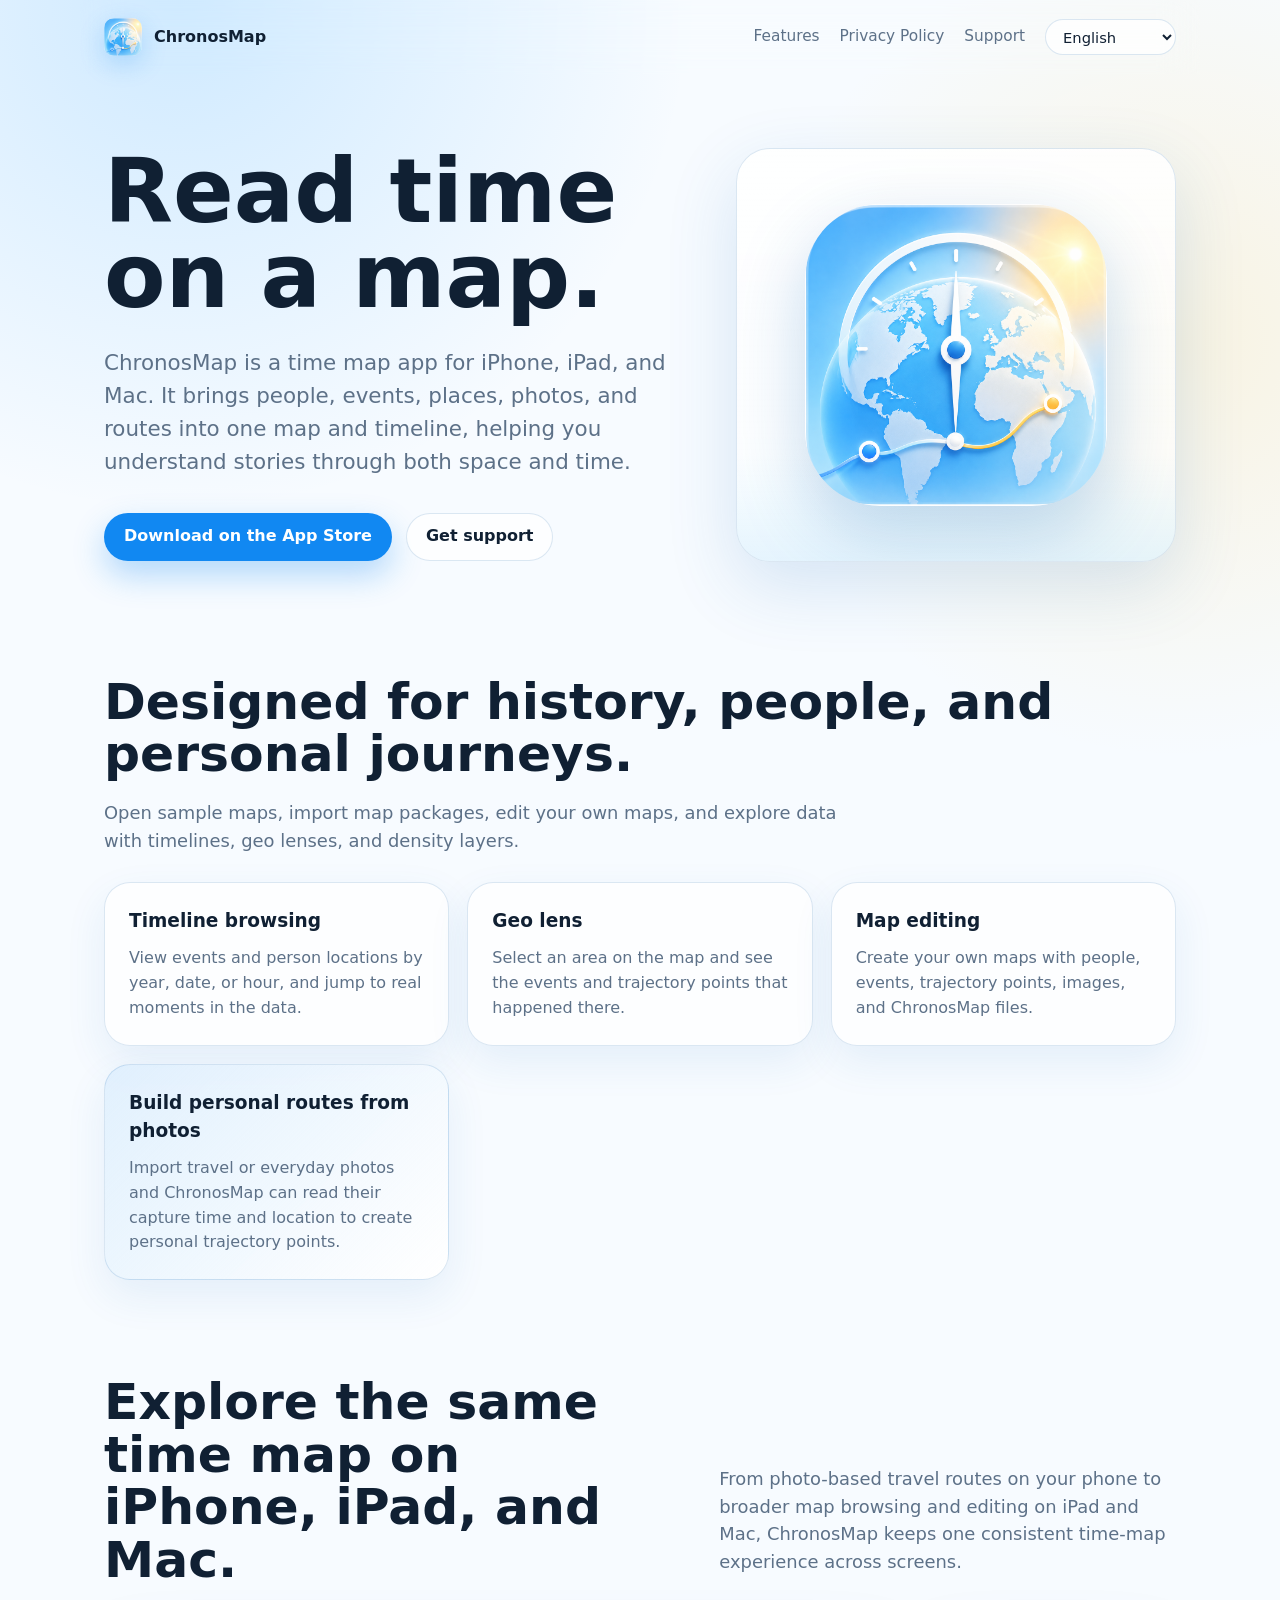
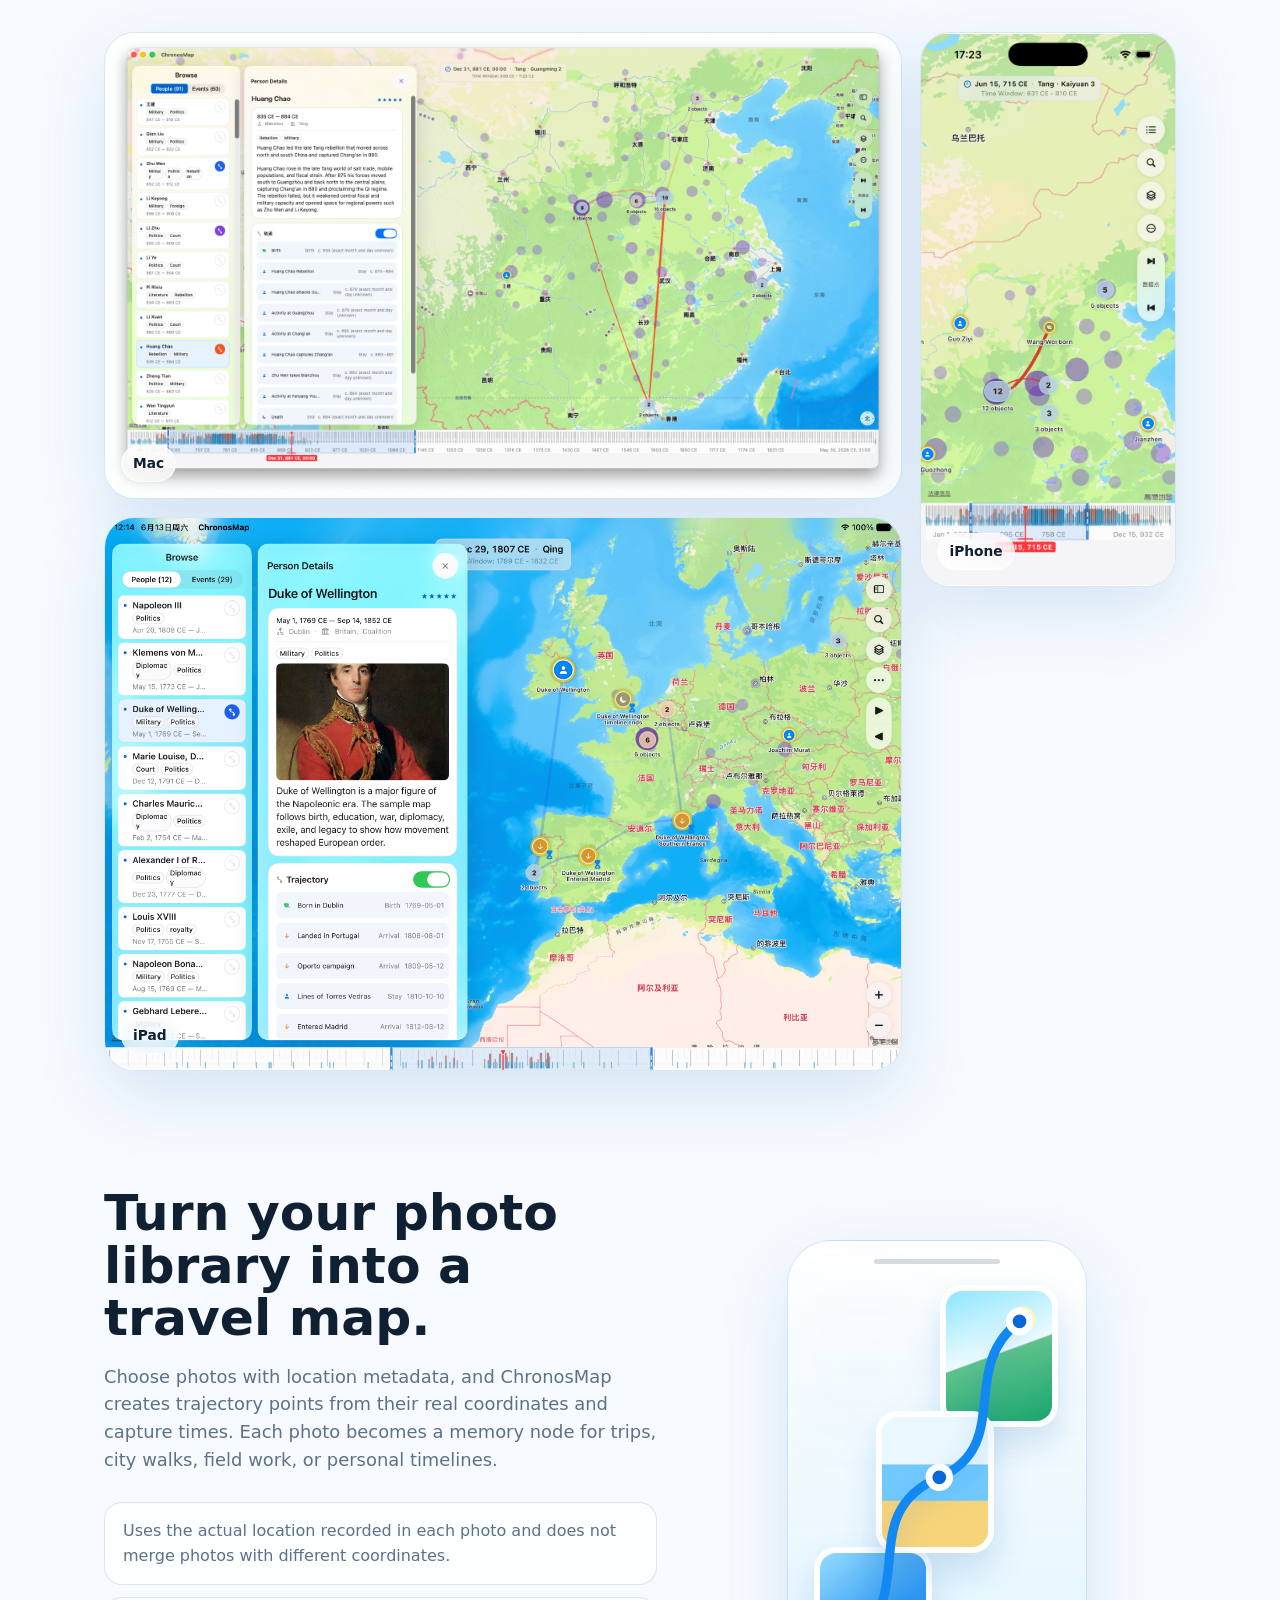
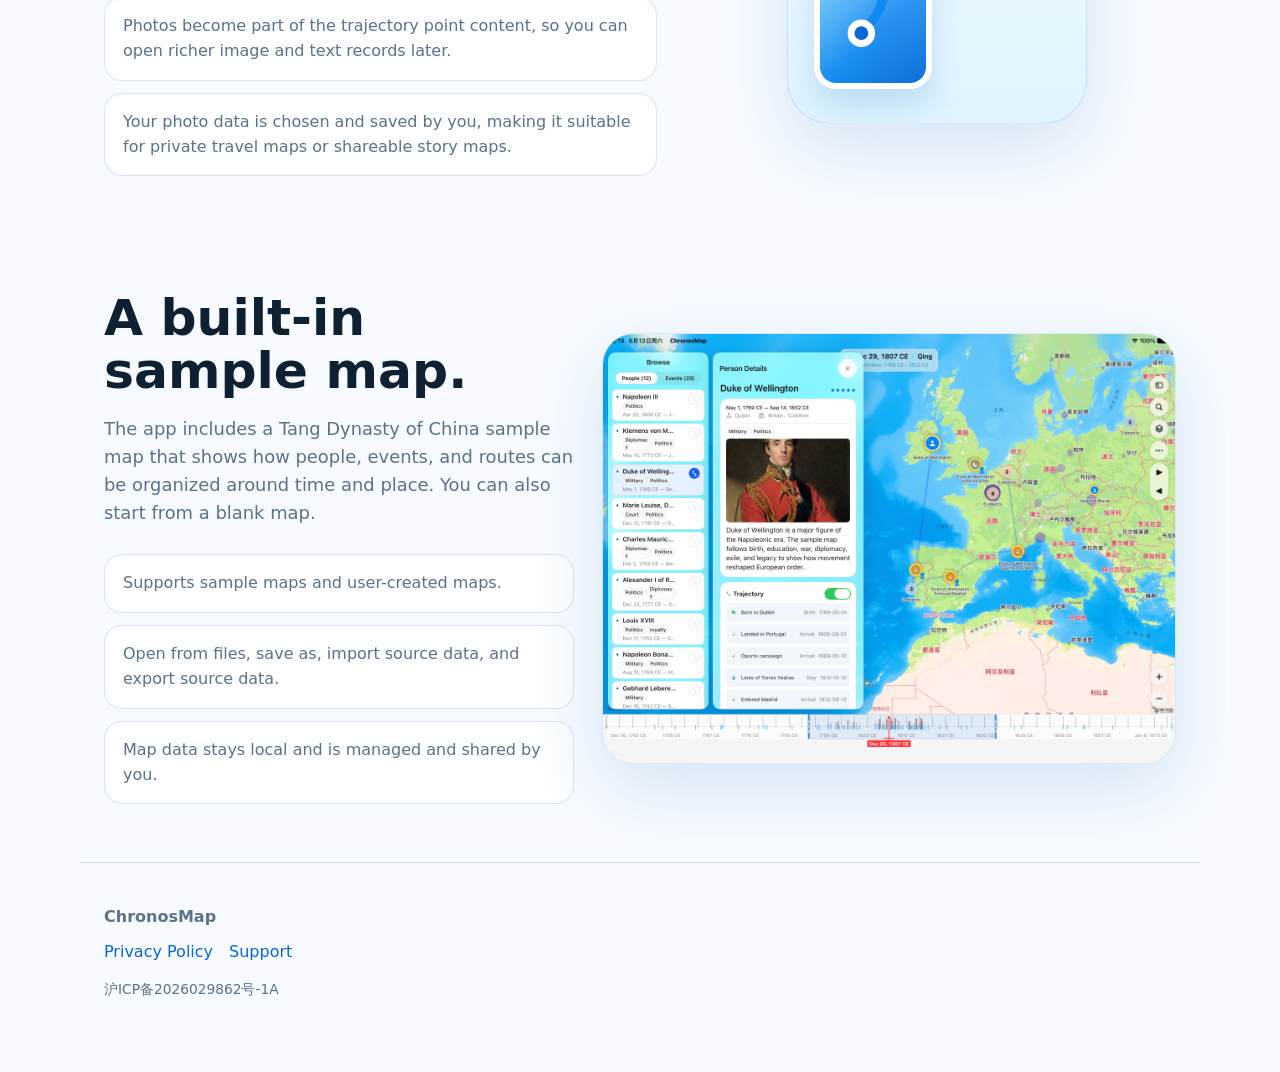
==== index.html @ d596d545 "Make App Store download the primary site action" ====
<!doctype html>
<html lang="zh-Hans">
<head>
  <meta charset="utf-8">
  <meta name="viewport" content="width=device-width, initial-scale=1">
  <title>ChronosMap - 时间与地点的地图</title>
  <meta name="description" content="ChronosMap helps you explore people, events, and movement over time on an interactive map." data-i18n-attr="content:meta.description">
  <link rel="stylesheet" href="site.css">
  <link rel="icon" href="assets/chronosmap-icon.png">
  <script src="site.js" defer></script>
</head>
<body data-page="home">
  <div class="page">
    <header class="nav">
      <a class="brand" href="index.html" aria-label="ChronosMap home">
        <img src="assets/chronosmap-icon.png" alt="">
        <span>ChronosMap</span>
      </a>
      <nav class="nav-links" aria-label="Primary navigation">
        <a href="#features" data-i18n="nav.features">功能</a>
        <a href="privacy.html" data-i18n="nav.privacy">隐私政策</a>
        <a href="support.html" data-i18n="nav.support">支持</a>
        <label class="language-control">
          <span class="sr-only" data-i18n="nav.language">语言</span>
          <select class="language-select" data-language-select aria-label="Language"></select>
        </label>
      </nav>
    </header>

    <main>
      <section class="hero">
        <div>
          <h1 data-i18n="home.hero.title">在地图上阅读时间。</h1>
          <p data-i18n="home.hero.body">
            ChronosMap 是一款面向 iPhone、iPad 和 Mac 的时间地图应用。它把人物、事件、地点和轨迹放在同一张地图与时间轴中，帮助你从空间和时间两个维度理解故事。
          </p>
          <div class="actions">
            <a class="button primary" href="https://apps.apple.com/us/app/chronosmap/id6778398973" data-i18n="support.appStore.open">在 App Store 下载</a>
            <a class="button secondary" href="support.html" data-i18n="home.hero.support">获取支持</a>
          </div>
        </div>
        <div class="hero-card" aria-label="ChronosMap app icon">
          <div class="icon-stage">
            <img src="assets/chronosmap-icon.png" alt="ChronosMap app icon" data-i18n-attr="alt:home.icon.alt">
          </div>
        </div>
      </section>

      <section id="features" class="section">
        <h2 data-i18n="home.features.title">为历史、人物和旅行轨迹而设计。</h2>
        <p class="section-lead" data-i18n="home.features.lead">
          ChronosMap 支持打开示例地图、导入地图包、编辑自己的地图，并通过时间轴、地理透镜和热力层观察数据。
        </p>
        <div class="grid">
          <article class="card">
            <h3 data-i18n="home.feature.timeline.title">时间轴浏览</h3>
            <p data-i18n="home.feature.timeline.body">按年份、日期或小时查看事件与人物位置，快速跳转到真实发生的时间点。</p>
          </article>
          <article class="card">
            <h3 data-i18n="home.feature.lens.title">地理透镜</h3>
            <p data-i18n="home.feature.lens.body">在地图上选定一个范围，查看此地发生过的事件和人物轨迹点。</p>
          </article>
          <article class="card">
            <h3 data-i18n="home.feature.editor.title">地图编辑</h3>
            <p data-i18n="home.feature.editor.body">创建自己的地图，添加人物、事件、轨迹点和图片，保存为 ChronosMap 地图文件。</p>
          </article>
          <article class="card card-accent">
            <h3 data-i18n="home.feature.photos.title">照片生成个人轨迹</h3>
            <p data-i18n="home.feature.photos.body">导入旅行或日常照片，ChronosMap 会读取照片中的拍摄时间和地理位置，为你自动创建个人轨迹点。</p>
          </article>
        </div>
      </section>

      <section class="section product-gallery">
        <div class="gallery-heading">
          <h2 data-i18n="home.gallery.title">在 iPhone、iPad 和 Mac 上探索同一张时间地图。</h2>
          <p class="section-lead" data-i18n="home.gallery.lead">
            从手机上的旅行照片轨迹，到 iPad 和 Mac 上更宽阔的地图浏览与编辑，ChronosMap 为不同屏幕提供一致的时间地图体验。
          </p>
        </div>
        <div class="device-grid">
          <figure class="device-shot mac-shot">
            <img src="assets/mac_zh.png" alt="Mac 上的 ChronosMap" data-shot="mac" data-i18n-attr="alt:home.gallery.macAlt" loading="lazy" decoding="async">
            <figcaption data-i18n="home.gallery.mac">Mac</figcaption>
          </figure>
          <figure class="device-shot ipad-shot">
            <img src="assets/ipad_zh.png" alt="iPad 上的 ChronosMap" data-shot="ipad" data-i18n-attr="alt:home.gallery.ipadAlt" loading="lazy" decoding="async">
            <figcaption data-i18n="home.gallery.ipad">iPad</figcaption>
          </figure>
          <figure class="device-shot ios-shot">
            <img src="assets/ios_zh.png" alt="iPhone 上的 ChronosMap" data-shot="ios" data-i18n-attr="alt:home.gallery.iosAlt" loading="lazy" decoding="async">
            <figcaption data-i18n="home.gallery.ios">iPhone</figcaption>
          </figure>
        </div>
      </section>

      <section class="section photo-story">
        <div class="photo-copy">
          <h2 data-i18n="home.photos.title">把相册变成你的旅行地图。</h2>
          <p class="section-lead" data-i18n="home.photos.lead">
            选择带有位置信息的照片，应用会按照片真实经纬度和拍摄时间建立轨迹点。每张照片都可以成为旅程中的一个记忆节点，适合整理旅行、城市漫步、考察路线或个人年表。
          </p>
          <ul class="list">
            <li data-i18n="home.photos.point1">严格使用照片记录的实际位置，不自动合并不同经纬度的照片。</li>
            <li data-i18n="home.photos.point2">照片会作为轨迹点内容的一部分，点击后可查看更完整的图片和文字记录。</li>
            <li data-i18n="home.photos.point3">照片数据由你选择和保存，适合制作私人的旅行地图或公开分享的故事地图。</li>
          </ul>
        </div>
        <div class="journey-visual" aria-label="Photo journey illustration">
          <div class="phone-frame">
            <div class="photo-tile tile-one"></div>
            <div class="photo-tile tile-two"></div>
            <div class="photo-tile tile-three"></div>
            <svg class="route-line" viewBox="0 0 260 420" aria-hidden="true">
              <path d="M64 342 C110 302 62 236 132 206 C197 178 148 110 202 70" />
              <circle cx="64" cy="342" r="9" />
              <circle cx="132" cy="206" r="9" />
              <circle cx="202" cy="70" r="9" />
            </svg>
          </div>
        </div>
      </section>

      <section class="section showcase">
        <div>
          <h2 data-i18n="home.sample.title">内置示例地图。</h2>
          <p class="section-lead" data-i18n="home.sample.lead">
            应用内置“中国唐朝”示例地图，展示人物、事件和轨迹如何围绕地点与时间组织起来。你也可以从空白地图开始创作自己的数据。
          </p>
          <ul class="list">
            <li data-i18n="home.sample.point1">支持示例地图和用户自制地图。</li>
            <li data-i18n="home.sample.point2">支持从文件打开、另存、导入源数据和导出源数据。</li>
            <li data-i18n="home.sample.point3">地图数据保存在本地，用户自行管理和分享。</li>
          </ul>
        </div>
        <div class="map-image">
          <img src="assets/ipad_zh.png" alt="iPad 上的 ChronosMap 示例地图" data-shot="ipad" data-i18n-attr="alt:home.sample.imageAlt" loading="lazy" decoding="async">
        </div>
      </section>
    </main>

    <footer class="footer">
      <strong>ChronosMap</strong>
      <div class="footer-links">
        <a href="privacy.html" data-i18n="nav.privacy">Privacy Policy</a>
        <a href="support.html" data-i18n="nav.support">Support</a>
      </div>
      <a class="icp-link" href="https://beian.miit.gov.cn/" target="_blank" rel="noopener">沪ICP备2026029862号-1A</a>
    </footer>
  </div>
</body>
</html>
---- site.css ----
:root {
  color-scheme: light;
  --bg: #f7fbff;
  --surface: rgba(255, 255, 255, 0.78);
  --surface-strong: #ffffff;
  --text: #102033;
  --muted: #5d7188;
  --line: rgba(34, 106, 176, 0.16);
  --blue: #1188f2;
  --blue-strong: #0866d8;
  --blue-soft: #dff2ff;
  --shadow: 0 24px 70px rgba(38, 113, 184, 0.16);
  --radius: 26px;
}

* {
  box-sizing: border-box;
}

html {
  scroll-behavior: smooth;
}

body {
  margin: 0;
  background:
    radial-gradient(circle at 14% 0%, rgba(46, 164, 255, 0.2), transparent 32rem),
    radial-gradient(circle at 92% 8%, rgba(255, 207, 92, 0.18), transparent 26rem),
    var(--bg);
  color: var(--text);
  font-family: Inter, ui-sans-serif, system-ui, -apple-system, BlinkMacSystemFont, "Segoe UI", sans-serif;
  line-height: 1.55;
}

a {
  color: var(--blue-strong);
  text-decoration: none;
}

a:hover {
  text-decoration: underline;
}

.page {
  min-height: 100vh;
}

.nav {
  position: sticky;
  top: 0;
  z-index: 10;
  display: flex;
  align-items: center;
  justify-content: space-between;
  gap: 20px;
  max-width: 1120px;
  margin: 0 auto;
  padding: 18px 24px;
  backdrop-filter: blur(18px);
}

.brand {
  display: inline-flex;
  align-items: center;
  gap: 12px;
  color: var(--text);
  font-weight: 760;
}

.brand img {
  width: 38px;
  height: 38px;
  border-radius: 10px;
  box-shadow: 0 8px 24px rgba(17, 136, 242, 0.22);
}

.nav-links {
  display: flex;
  align-items: center;
  gap: 20px;
  font-size: 0.96rem;
  color: var(--muted);
}

.nav-links a {
  color: var(--muted);
}

.language-control {
  display: inline-flex;
  align-items: center;
}

.language-select {
  height: 36px;
  max-width: 190px;
  padding: 0 34px 0 13px;
  border: 1px solid var(--line);
  border-radius: 999px;
  background: rgba(255, 255, 255, 0.76);
  color: var(--text);
  font: inherit;
  font-size: 0.92rem;
}

.sr-only {
  position: absolute;
  width: 1px;
  height: 1px;
  padding: 0;
  margin: -1px;
  overflow: hidden;
  clip: rect(0, 0, 0, 0);
  white-space: nowrap;
  border: 0;
}

.hero {
  display: grid;
  grid-template-columns: minmax(0, 1.02fr) minmax(320px, 0.78fr);
  gap: 56px;
  align-items: center;
  max-width: 1120px;
  margin: 0 auto;
  padding: 74px 24px 56px;
}

.hero h1 {
  max-width: 720px;
  margin: 0;
  font-size: clamp(3rem, 7vw, 6.25rem);
  line-height: 0.94;
}

.hero p {
  max-width: 650px;
  margin: 28px 0 0;
  color: var(--muted);
  font-size: clamp(1.08rem, 2vw, 1.34rem);
}

.actions {
  display: flex;
  flex-wrap: wrap;
  gap: 14px;
  margin-top: 34px;
}

.button {
  display: inline-flex;
  align-items: center;
  justify-content: center;
  min-height: 48px;
  padding: 0 19px;
  border-radius: 999px;
  font-weight: 720;
  border: 1px solid transparent;
}

.button.primary {
  background: var(--blue);
  color: #fff;
  box-shadow: 0 14px 32px rgba(17, 136, 242, 0.3);
}

.button.secondary {
  background: rgba(255, 255, 255, 0.78);
  border-color: var(--line);
  color: var(--text);
}

.hero-card {
  position: relative;
  padding: 26px;
  border: 1px solid var(--line);
  border-radius: 34px;
  background: linear-gradient(180deg, rgba(255, 255, 255, 0.88), rgba(255, 255, 255, 0.58));
  box-shadow: var(--shadow);
  overflow: hidden;
}

.hero-card::before {
  content: "";
  position: absolute;
  inset: auto -18% -22% -18%;
  height: 48%;
  background: linear-gradient(180deg, rgba(182, 230, 255, 0), rgba(142, 212, 249, 0.38));
  pointer-events: none;
}

.icon-stage {
  display: grid;
  place-items: center;
  min-height: 360px;
}

.icon-stage img {
  width: min(78%, 330px);
  border-radius: 25%;
  filter: drop-shadow(0 26px 34px rgba(17, 104, 184, 0.24));
}

.section {
  max-width: 1120px;
  margin: 0 auto;
  padding: 58px 24px;
}

.section h2 {
  margin: 0 0 18px;
  font-size: clamp(2rem, 4vw, 3.15rem);
  line-height: 1.04;
}

.section-lead {
  max-width: 760px;
  margin: 0 0 28px;
  color: var(--muted);
  font-size: 1.12rem;
}

.grid {
  display: grid;
  grid-template-columns: repeat(3, minmax(0, 1fr));
  gap: 18px;
}

.card {
  padding: 24px;
  border: 1px solid var(--line);
  border-radius: var(--radius);
  background: var(--surface);
  box-shadow: 0 16px 42px rgba(38, 113, 184, 0.09);
}

.card h3 {
  margin: 0 0 10px;
  font-size: 1.16rem;
}

.card p {
  margin: 0;
  color: var(--muted);
}

.card-accent {
  background:
    linear-gradient(135deg, rgba(17, 136, 242, 0.12), rgba(255, 255, 255, 0.76)),
    var(--surface);
}

.product-gallery {
  padding-top: 38px;
}

.gallery-heading {
  display: grid;
  grid-template-columns: minmax(0, 0.9fr) minmax(280px, 0.7fr);
  gap: 28px;
  align-items: end;
  margin-bottom: 28px;
}

.device-grid {
  display: grid;
  grid-template-columns: minmax(0, 1fr) minmax(150px, 0.32fr);
  grid-template-areas:
    "mac ios"
    "ipad ios";
  gap: 18px;
  max-width: 1080px;
  margin-inline: auto;
}

.device-shot {
  margin: 0;
  position: relative;
  display: grid;
  place-items: center;
  min-width: 0;
  overflow: hidden;
  border: 1px solid var(--line);
  border-radius: 30px;
  background: rgba(255, 255, 255, 0.82);
  box-shadow: var(--shadow);
}

.device-shot img {
  display: block;
  width: 100%;
  height: 100%;
  object-fit: contain;
}

.device-shot figcaption {
  position: absolute;
  left: 16px;
  bottom: 16px;
  padding: 7px 11px;
  border: 1px solid rgba(255, 255, 255, 0.66);
  border-radius: 999px;
  background: rgba(255, 255, 255, 0.74);
  color: var(--text);
  font-size: 0.86rem;
  font-weight: 720;
  backdrop-filter: blur(14px);
}

.mac-shot {
  grid-area: mac;
  aspect-ratio: 1.71;
}

.ipad-shot {
  grid-area: ipad;
  aspect-ratio: 1.44;
}

.ios-shot {
  grid-area: ios;
  aspect-ratio: 0.46;
}

.photo-story {
  display: grid;
  grid-template-columns: minmax(0, 0.95fr) minmax(300px, 0.82fr);
  gap: 42px;
  align-items: center;
}

.photo-copy {
  min-width: 0;
}

.journey-visual {
  display: grid;
  place-items: center;
  min-height: 440px;
}

.phone-frame {
  position: relative;
  width: min(100%, 300px);
  aspect-ratio: 0.62;
  border: 1px solid var(--line);
  border-radius: 44px;
  background:
    linear-gradient(180deg, rgba(255, 255, 255, 0.92), rgba(220, 242, 255, 0.86)),
    radial-gradient(circle at 26% 24%, rgba(17, 136, 242, 0.18), transparent 8rem);
  box-shadow: var(--shadow);
  overflow: hidden;
}

.phone-frame::before {
  content: "";
  position: absolute;
  inset: 18px 86px auto;
  height: 5px;
  border-radius: 999px;
  background: rgba(16, 32, 51, 0.16);
}

.photo-tile {
  position: absolute;
  width: 118px;
  height: 142px;
  border: 6px solid #fff;
  border-radius: 22px;
  box-shadow: 0 18px 34px rgba(17, 104, 184, 0.18);
}

.tile-one {
  left: 26px;
  bottom: 34px;
  background:
    linear-gradient(180deg, rgba(255,255,255,0.16), transparent),
    linear-gradient(135deg, #80d5ff, #168bf1 58%, #0f6ed7);
}

.tile-two {
  right: 28px;
  top: 44px;
  background:
    radial-gradient(circle at 72% 22%, #fff6b9 0 10%, transparent 11%),
    linear-gradient(160deg, #8ee6ff, #eefbff 48%, #5ec28c 49%, #19a56f);
}

.tile-three {
  left: 88px;
  top: 170px;
  background:
    linear-gradient(180deg, #eaf8ff 0 36%, #72c9ff 37% 64%, #f7d47a 65%);
}

.route-line {
  position: absolute;
  inset: 0;
  width: 100%;
  height: 100%;
  fill: none;
  pointer-events: none;
}

.route-line path {
  stroke: var(--blue);
  stroke-width: 8;
  stroke-linecap: round;
  filter: drop-shadow(0 8px 10px rgba(8, 102, 216, 0.2));
}

.route-line circle {
  fill: var(--blue-strong);
  stroke: #fff;
  stroke-width: 6;
}

.showcase {
  display: grid;
  grid-template-columns: 0.9fr 1.1fr;
  gap: 28px;
  align-items: center;
}

.map-image {
  display: grid;
  place-items: center;
  overflow: hidden;
  border: 1px solid var(--line);
  border-radius: 32px;
  background: var(--surface-strong);
  box-shadow: var(--shadow);
  max-height: 460px;
}

.map-image img {
  display: block;
  width: 100%;
  height: 100%;
  max-height: 460px;
  object-fit: contain;
}

.list {
  display: grid;
  gap: 12px;
  padding: 0;
  margin: 24px 0 0;
  list-style: none;
}

.list li {
  padding: 16px 18px;
  border: 1px solid var(--line);
  border-radius: 18px;
  background: rgba(255, 255, 255, 0.64);
  color: var(--muted);
}

.policy {
  max-width: 840px;
}

.policy h1 {
  margin: 0 0 18px;
  font-size: clamp(2.4rem, 6vw, 4.7rem);
  line-height: 1;
}

.policy h2 {
  margin-top: 42px;
  font-size: 1.55rem;
}

.policy p,
.policy li {
  color: var(--muted);
}

.policy ul {
  padding-left: 1.25rem;
}

.footer {
  max-width: 1120px;
  margin: 0 auto;
  padding: 42px 24px 70px;
  color: var(--muted);
  border-top: 1px solid var(--line);
}

.footer-links {
  display: flex;
  flex-wrap: wrap;
  gap: 16px;
  margin-top: 10px;
}

.icp-link {
  display: inline-block;
  margin-top: 14px;
  color: var(--muted);
  font-size: 0.86rem;
}

@media (max-width: 820px) {
  .nav {
    align-items: flex-start;
    position: static;
  }

  .nav-links {
    gap: 12px;
    flex-wrap: wrap;
    justify-content: flex-end;
  }

  .hero,
  .showcase,
  .photo-story,
  .gallery-heading,
  .device-grid {
    grid-template-columns: 1fr;
  }

  .device-grid {
    grid-template-areas:
      "mac"
      "ipad"
      "ios";
  }

  .ios-shot {
    width: min(100%, 320px);
    justify-self: center;
  }

  .hero {
    padding-top: 46px;
  }

  .grid {
    grid-template-columns: 1fr;
  }

  .icon-stage {
    min-height: 260px;
  }
}

@media (max-width: 520px) {
  .nav {
    padding-inline: 18px;
  }

  .brand span {
    display: none;
  }

  .hero,
  .section,
  .footer {
    padding-inline: 18px;
  }

  .hero h1 {
    font-size: 3.1rem;
  }
}
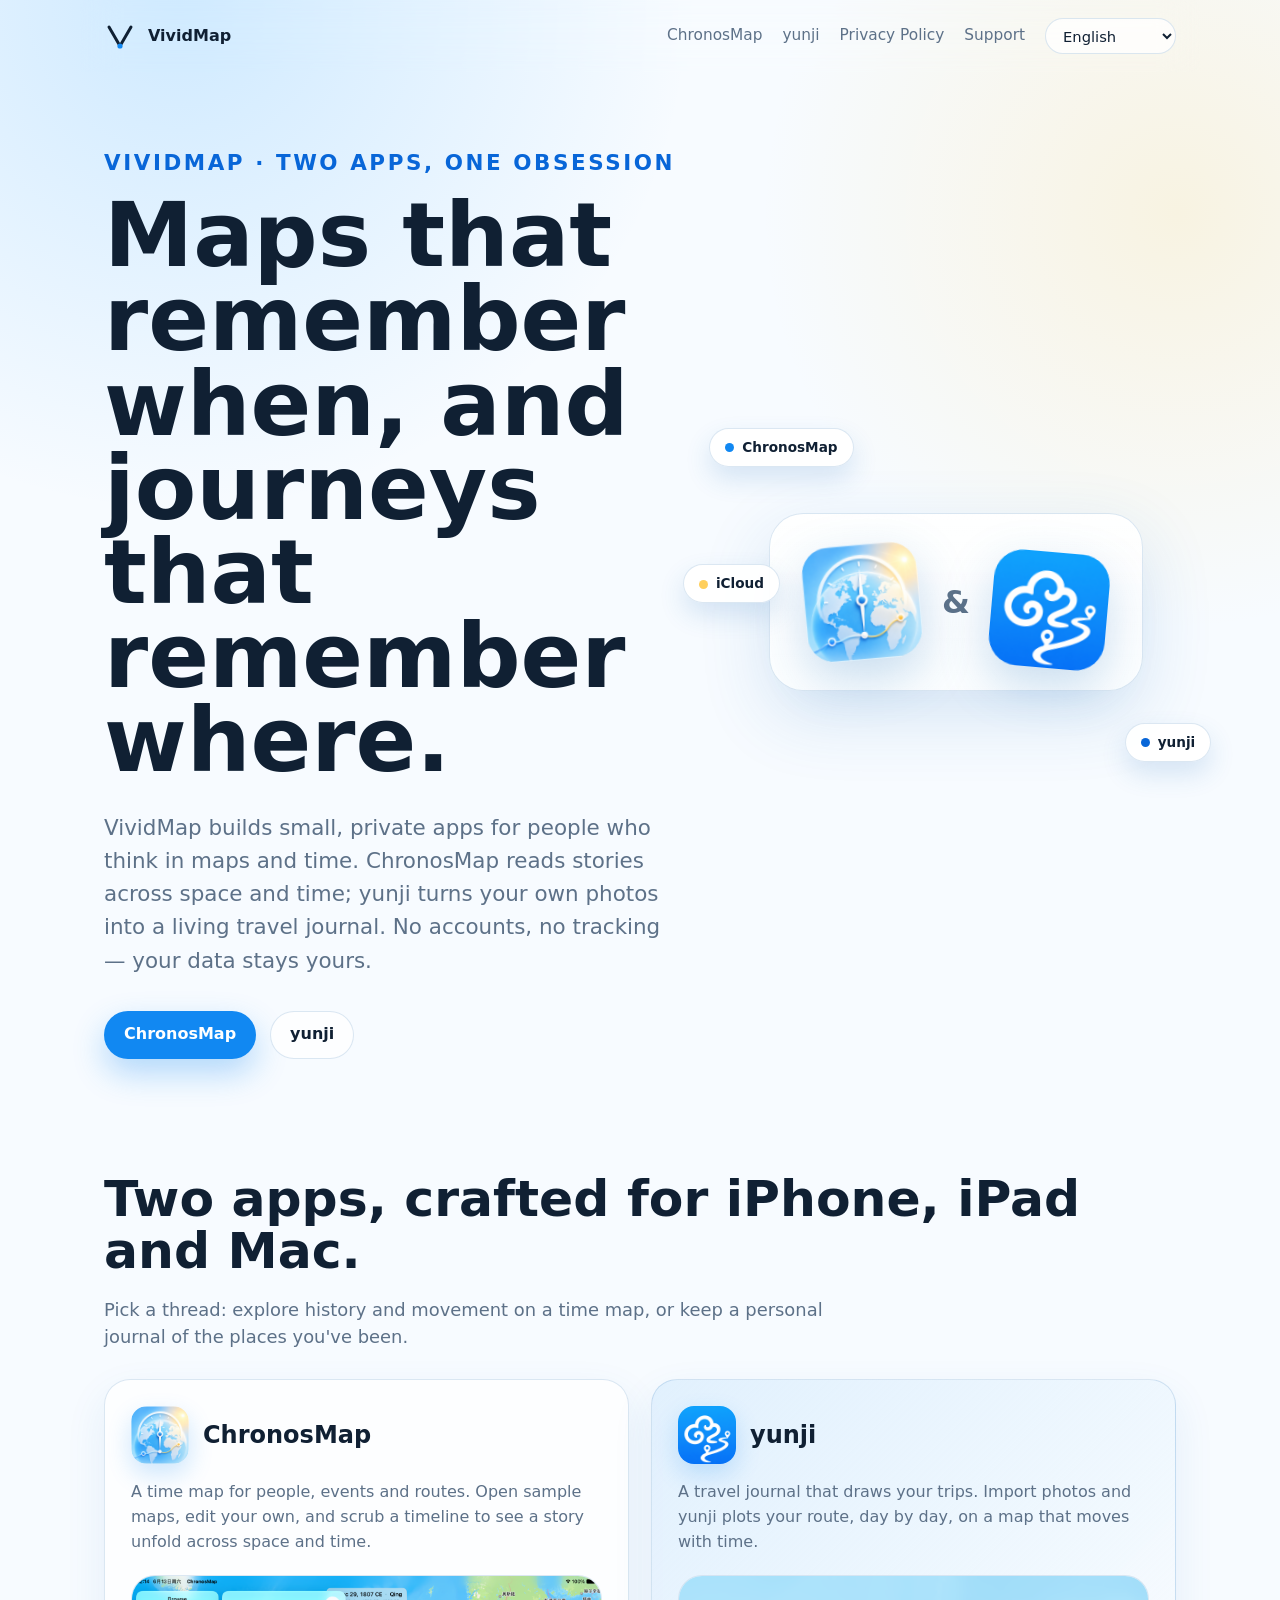
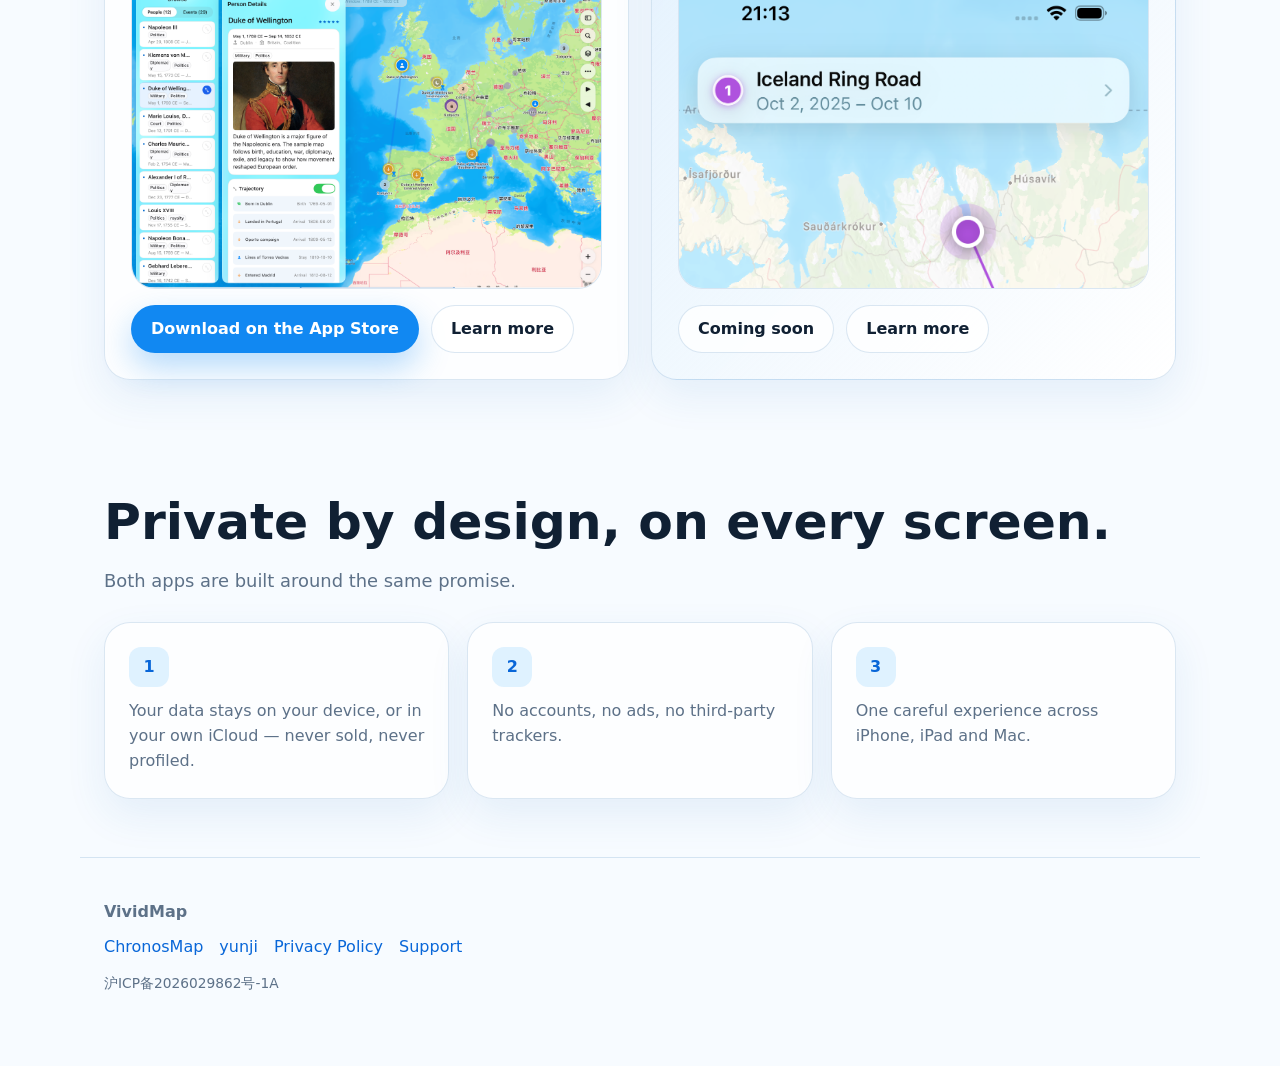
==== commit 7b17e9c6: "new site" ====
--- a/index.html
+++ b/index.html
@@ -1,27 +1,31 @@
 <!doctype html>
-<html lang="zh-Hans">
+<html lang="en">
 <head>
+  <script>document.documentElement.className+=" js";</script>
   <meta charset="utf-8">
   <meta name="viewport" content="width=device-width, initial-scale=1">
-  <title>ChronosMap - 时间与地点的地图</title>
-  <meta name="description" content="ChronosMap helps you explore people, events, and movement over time on an interactive map." data-i18n-attr="content:meta.description">
+  <title data-i18n="studio.page.title">VividMap — ChronosMap &amp; yunji</title>
+  <meta name="description" content="VividMap makes ChronosMap and yunji — private apps for maps and time.">
   <link rel="stylesheet" href="site.css">
-  <link rel="icon" href="assets/chronosmap-icon.png">
+  <link rel="icon" href="data:image/svg+xml,%3Csvg xmlns='http://www.w3.org/2000/svg' viewBox='0 0 32 32'%3E%3Cpath d='M5 7 L16 26 L27 7' fill='none' stroke='%23102033' stroke-width='3' stroke-linecap='round' stroke-linejoin='round'/%3E%3Ccircle cx='16' cy='26' r='2.6' fill='%231188f2'/%3E%3C/svg%3E">
   <script src="site.js" defer></script>
+  <script src="studio-i18n.js" defer></script>
+  <script src="reveal.js" defer></script>
 </head>
-<body data-page="home">
+<body data-page="studio">
   <div class="page">
     <header class="nav">
-      <a class="brand" href="index.html" aria-label="ChronosMap home">
-        <img src="assets/chronosmap-icon.png" alt="">
-        <span>ChronosMap</span>
+      <a class="brand" href="index.html" aria-label="VividMap home">
+        <span class="studio-mark" aria-hidden="true"><svg viewBox="0 0 32 32"><path d="M5 7 L16 26 L27 7" fill="none" stroke="currentColor" stroke-width="3" stroke-linecap="round" stroke-linejoin="round"/><circle cx="16" cy="26" r="2.6" fill="var(--blue)"/></svg></span>
+        <span>VividMap</span>
       </a>
       <nav class="nav-links" aria-label="Primary navigation">
-        <a href="#features" data-i18n="nav.features">功能</a>
-        <a href="privacy.html" data-i18n="nav.privacy">隐私政策</a>
-        <a href="support.html" data-i18n="nav.support">支持</a>
+        <a href="chronosmap.html">ChronosMap</a>
+        <a href="yunji.html" data-i18n="brand.yunji">yunji</a>
+        <a href="privacy.html" data-i18n="nav.privacy">Privacy Policy</a>
+        <a href="support.html" data-i18n="nav.support">Support</a>
         <label class="language-control">
-          <span class="sr-only" data-i18n="nav.language">语言</span>
+          <span class="sr-only" data-i18n="nav.language">Language</span>
           <select class="language-select" data-language-select aria-label="Language"></select>
         </label>
       </nav>
@@ -30,118 +34,82 @@
     <main>
       <section class="hero">
         <div>
-          <h1 data-i18n="home.hero.title">在地图上阅读时间。</h1>
-          <p data-i18n="home.hero.body">
-            ChronosMap 是一款面向 iPhone、iPad 和 Mac 的时间地图应用。它把人物、事件、地点和轨迹放在同一张地图与时间轴中，帮助你从空间和时间两个维度理解故事。
-          </p>
-          <div class="actions">
-            <a class="button primary" href="https://apps.apple.com/us/app/chronosmap/id6778398973" data-i18n="support.appStore.open">在 App Store 下载</a>
-            <a class="button secondary" href="support.html" data-i18n="home.hero.support">获取支持</a>
+          <p class="eyebrow reveal" style="color:var(--blue-strong);font-weight:720;letter-spacing:.12em;text-transform:uppercase;margin:0 0 14px" data-i18n="studio.hero.eyebrow">VividMap · two apps, one obsession</p>
+          <h1 class="reveal" data-i18n="studio.hero.title">Maps that remember when, and journeys that remember where.</h1>
+          <p class="reveal" data-i18n="studio.hero.body">VividMap builds small, private apps for people who think in maps and time. ChronosMap reads stories across space and time; yunji turns your own photos into a living travel journal. No accounts, no tracking — your data stays yours.</p>
+          <div class="actions reveal">
+            <a class="button primary" href="chronosmap.html">ChronosMap</a>
+            <a class="button secondary" href="yunji.html" data-i18n="brand.yunji">yunji</a>
           </div>
         </div>
-        <div class="hero-card" aria-label="ChronosMap app icon">
-          <div class="icon-stage">
-            <img src="assets/chronosmap-icon.png" alt="ChronosMap app icon" data-i18n-attr="alt:home.icon.alt">
+        <div class="studio-hero-visual reveal" aria-label="ChronosMap and yunji">
+          <span class="float-chip chip-1">ChronosMap</span>
+          <span class="float-chip chip-2" data-i18n="brand.yunji">yunji</span>
+          <span class="float-chip chip-3">iCloud</span>
+          <div class="app-icons">
+            <img src="assets/chronosmap-icon.png" alt="ChronosMap">
+            <span class="icon-amp">&amp;</span>
+            <img src="assets/yunji-icon.png" alt="yunji" data-i18n-attr="alt:yunji.icon.alt">
           </div>
         </div>
       </section>
 
-      <section id="features" class="section">
-        <h2 data-i18n="home.features.title">为历史、人物和旅行轨迹而设计。</h2>
-        <p class="section-lead" data-i18n="home.features.lead">
-          ChronosMap 支持打开示例地图、导入地图包、编辑自己的地图，并通过时间轴、地理透镜和热力层观察数据。
-        </p>
-        <div class="grid">
-          <article class="card">
-            <h3 data-i18n="home.feature.timeline.title">时间轴浏览</h3>
-            <p data-i18n="home.feature.timeline.body">按年份、日期或小时查看事件与人物位置，快速跳转到真实发生的时间点。</p>
+      <section class="section">
+        <h2 class="reveal" data-i18n="studio.apps.title">Two apps, crafted for iPhone, iPad and Mac.</h2>
+        <p class="section-lead reveal" data-i18n="studio.apps.lead">Pick a thread: explore history and movement on a time map, or keep a personal journal of the places you've been.</p>
+        <div class="portal-grid">
+          <article class="portal-card reveal">
+            <div class="portal-head">
+              <img src="assets/chronosmap-icon.png" alt="">
+              <span class="portal-name">ChronosMap</span>
+            </div>
+            <p class="portal-tagline" data-i18n="studio.card.chronosmap.tagline">A time map for people, events and routes. Open sample maps, edit your own, and scrub a timeline to see a story unfold across space and time.</p>
+            <div class="portal-shot"><img src="assets/ipad_en.png" alt="ChronosMap" loading="lazy" decoding="async"></div>
+            <div class="portal-actions">
+              <a class="button primary" href="https://apps.apple.com/us/app/chronosmap/id6778398973" data-i18n="studio.download">Download on the App Store</a>
+              <a class="button secondary" href="chronosmap.html" data-i18n="studio.learnMore">Learn more</a>
+            </div>
           </article>
-          <article class="card">
-            <h3 data-i18n="home.feature.lens.title">地理透镜</h3>
-            <p data-i18n="home.feature.lens.body">在地图上选定一个范围，查看此地发生过的事件和人物轨迹点。</p>
-          </article>
-          <article class="card">
-            <h3 data-i18n="home.feature.editor.title">地图编辑</h3>
-            <p data-i18n="home.feature.editor.body">创建自己的地图，添加人物、事件、轨迹点和图片，保存为 ChronosMap 地图文件。</p>
-          </article>
-          <article class="card card-accent">
-            <h3 data-i18n="home.feature.photos.title">照片生成个人轨迹</h3>
-            <p data-i18n="home.feature.photos.body">导入旅行或日常照片，ChronosMap 会读取照片中的拍摄时间和地理位置，为你自动创建个人轨迹点。</p>
+          <article class="portal-card accent reveal">
+            <div class="portal-head">
+              <img src="assets/yunji-icon.png" alt="" data-i18n-attr="alt:yunji.icon.alt">
+              <span class="portal-name" data-i18n="brand.yunji">yunji</span>
+            </div>
+            <p class="portal-tagline" data-i18n="studio.card.yunji.tagline">A travel journal that draws your trips. Import photos and yunji plots your route, day by day, on a map that moves with time.</p>
+            <div class="portal-shot"><img src="assets/yunji-map.png" alt="yunji" loading="lazy" decoding="async"></div>
+            <div class="portal-actions">
+              <span class="button secondary" data-i18n="studio.comingSoon">Coming soon</span>
+              <a class="button secondary" href="yunji.html" data-i18n="studio.learnMore">Learn more</a>
+            </div>
           </article>
         </div>
       </section>
 
-      <section class="section product-gallery">
-        <div class="gallery-heading">
-          <h2 data-i18n="home.gallery.title">在 iPhone、iPad 和 Mac 上探索同一张时间地图。</h2>
-          <p class="section-lead" data-i18n="home.gallery.lead">
-            从手机上的旅行照片轨迹，到 iPad 和 Mac 上更宽阔的地图浏览与编辑，ChronosMap 为不同屏幕提供一致的时间地图体验。
-          </p>
-        </div>
-        <div class="device-grid">
-          <figure class="device-shot mac-shot">
-            <img src="assets/mac_zh.png" alt="Mac 上的 ChronosMap" data-shot="mac" data-i18n-attr="alt:home.gallery.macAlt" loading="lazy" decoding="async">
-            <figcaption data-i18n="home.gallery.mac">Mac</figcaption>
-          </figure>
-          <figure class="device-shot ipad-shot">
-            <img src="assets/ipad_zh.png" alt="iPad 上的 ChronosMap" data-shot="ipad" data-i18n-attr="alt:home.gallery.ipadAlt" loading="lazy" decoding="async">
-            <figcaption data-i18n="home.gallery.ipad">iPad</figcaption>
-          </figure>
-          <figure class="device-shot ios-shot">
-            <img src="assets/ios_zh.png" alt="iPhone 上的 ChronosMap" data-shot="ios" data-i18n-attr="alt:home.gallery.iosAlt" loading="lazy" decoding="async">
-            <figcaption data-i18n="home.gallery.ios">iPhone</figcaption>
-          </figure>
-        </div>
-      </section>
-
-      <section class="section photo-story">
-        <div class="photo-copy">
-          <h2 data-i18n="home.photos.title">把相册变成你的旅行地图。</h2>
-          <p class="section-lead" data-i18n="home.photos.lead">
-            选择带有位置信息的照片，应用会按照片真实经纬度和拍摄时间建立轨迹点。每张照片都可以成为旅程中的一个记忆节点，适合整理旅行、城市漫步、考察路线或个人年表。
-          </p>
-          <ul class="list">
-            <li data-i18n="home.photos.point1">严格使用照片记录的实际位置，不自动合并不同经纬度的照片。</li>
-            <li data-i18n="home.photos.point2">照片会作为轨迹点内容的一部分，点击后可查看更完整的图片和文字记录。</li>
-            <li data-i18n="home.photos.point3">照片数据由你选择和保存，适合制作私人的旅行地图或公开分享的故事地图。</li>
-          </ul>
-        </div>
-        <div class="journey-visual" aria-label="Photo journey illustration">
-          <div class="phone-frame">
-            <div class="photo-tile tile-one"></div>
-            <div class="photo-tile tile-two"></div>
-            <div class="photo-tile tile-three"></div>
-            <svg class="route-line" viewBox="0 0 260 420" aria-hidden="true">
-              <path d="M64 342 C110 302 62 236 132 206 C197 178 148 110 202 70" />
-              <circle cx="64" cy="342" r="9" />
-              <circle cx="132" cy="206" r="9" />
-              <circle cx="202" cy="70" r="9" />
-            </svg>
-          </div>
-        </div>
-      </section>
-
-      <section class="section showcase">
-        <div>
-          <h2 data-i18n="home.sample.title">内置示例地图。</h2>
-          <p class="section-lead" data-i18n="home.sample.lead">
-            应用内置“中国唐朝”示例地图，展示人物、事件和轨迹如何围绕地点与时间组织起来。你也可以从空白地图开始创作自己的数据。
-          </p>
-          <ul class="list">
-            <li data-i18n="home.sample.point1">支持示例地图和用户自制地图。</li>
-            <li data-i18n="home.sample.point2">支持从文件打开、另存、导入源数据和导出源数据。</li>
-            <li data-i18n="home.sample.point3">地图数据保存在本地，用户自行管理和分享。</li>
-          </ul>
-        </div>
-        <div class="map-image">
-          <img src="assets/ipad_zh.png" alt="iPad 上的 ChronosMap 示例地图" data-shot="ipad" data-i18n-attr="alt:home.sample.imageAlt" loading="lazy" decoding="async">
+      <section class="section">
+        <h2 class="reveal" data-i18n="studio.values.title">Private by design, on every screen.</h2>
+        <p class="section-lead reveal" data-i18n="studio.values.lead">Both apps are built around the same promise.</p>
+        <div class="values-grid">
+          <article class="value-card reveal">
+            <span class="vmark" aria-hidden="true">1</span>
+            <p data-i18n="studio.values.v1">Your data stays on your device, or in your own iCloud — never sold, never profiled.</p>
+          </article>
+          <article class="value-card reveal">
+            <span class="vmark" aria-hidden="true">2</span>
+            <p data-i18n="studio.values.v2">No accounts, no ads, no third-party trackers.</p>
+          </article>
+          <article class="value-card reveal">
+            <span class="vmark" aria-hidden="true">3</span>
+            <p data-i18n="studio.values.v3">One careful experience across iPhone, iPad and Mac.</p>
+          </article>
         </div>
       </section>
     </main>
 
     <footer class="footer">
-      <strong>ChronosMap</strong>
+      <strong>VividMap</strong>
       <div class="footer-links">
+        <a href="chronosmap.html">ChronosMap</a>
+        <a href="yunji.html" data-i18n="brand.yunji">yunji</a>
         <a href="privacy.html" data-i18n="nav.privacy">Privacy Policy</a>
         <a href="support.html" data-i18n="nav.support">Support</a>
       </div>
--- a/site.css
+++ b/site.css
@@ -566,3 +566,190 @@
     font-size: 3.1rem;
   }
 }
+
+/* ============================================================
+   VividMap 合并站：工作室首页 / 云迹页 / 滚动显现 / 微交互
+   （沿用 ChronosMap 的浅色蓝调语言，仅在其上扩展）
+   ============================================================ */
+
+/* 工作室标记（V 字 + 节点） */
+.studio-mark {
+  display: inline-grid;
+  place-items: center;
+  width: 32px;
+  height: 32px;
+  color: var(--text);
+}
+.studio-mark svg { width: 100%; height: 100%; display: block; }
+.brand:hover .studio-mark { color: var(--blue-strong); }
+
+.nav.scrolled {
+  background: rgba(247, 251, 255, 0.82);
+  box-shadow: 0 1px 0 var(--line);
+}
+
+/* 滚动显现（渐进增强：无 JS 时内容默认可见） */
+.js .reveal {
+  opacity: 0;
+  transform: translateY(26px);
+  transition: opacity 0.7s var(--ease, ease), transform 0.7s var(--ease, ease);
+}
+.js .reveal.in { opacity: 1; transform: none; }
+
+/* 工作室首页 hero 视觉：双图标漂浮 + 漂浮地名胶囊 */
+.studio-hero-visual {
+  position: relative;
+  display: grid;
+  place-items: center;
+  min-height: 380px;
+}
+.app-icons {
+  position: relative;
+  display: flex;
+  gap: 22px;
+  align-items: center;
+  padding: 30px 34px;
+  border: 1px solid var(--line);
+  border-radius: 34px;
+  background: linear-gradient(180deg, rgba(255,255,255,0.9), rgba(255,255,255,0.6));
+  box-shadow: var(--shadow);
+}
+.app-icons img {
+  width: 116px;
+  height: 116px;
+  border-radius: 25%;
+  filter: drop-shadow(0 18px 24px rgba(17,104,184,0.22));
+  transition: transform 0.4s var(--ease, ease);
+}
+.app-icons img:first-child { transform: rotate(-5deg); }
+.app-icons img:last-child { transform: rotate(5deg) translateY(8px); }
+.app-icons:hover img:first-child { transform: rotate(-2deg) translateY(-6px); }
+.app-icons:hover img:last-child { transform: rotate(2deg) translateY(2px); }
+.icon-amp {
+  font-family: var(--display, inherit);
+  font-size: 2rem;
+  font-weight: 700;
+  color: var(--muted);
+}
+.float-chip {
+  position: absolute;
+  z-index: 3;
+  padding: 8px 15px;
+  border: 1px solid var(--line);
+  border-radius: 999px;
+  background: rgba(255,255,255,0.92);
+  box-shadow: 0 12px 26px rgba(38,113,184,0.16);
+  font-size: 0.85rem;
+  font-weight: 720;
+  color: var(--text);
+  white-space: nowrap;
+  animation: floaty 6s ease-in-out infinite;
+}
+.float-chip::before {
+  content: "";
+  display: inline-block;
+  width: 9px; height: 9px;
+  border-radius: 50%;
+  margin-right: 8px;
+  vertical-align: middle;
+  background: var(--c, var(--blue));
+}
+.chip-1 { --c: var(--blue); top: 4%; left: -6%; }
+.chip-2 { --c: var(--blue-strong); bottom: 8%; right: -8%; animation-delay: 1.4s; }
+.chip-3 { --c: #ffcf5c; top: 40%; left: -12%; animation-delay: 2.6s; }
+@keyframes floaty {
+  0%, 100% { transform: translateY(0); }
+  50% { transform: translateY(-12px); }
+}
+
+/* 门户卡（首页双 App 入口） */
+.portal-grid {
+  display: grid;
+  grid-template-columns: repeat(2, minmax(0, 1fr));
+  gap: 22px;
+}
+.portal-card {
+  display: flex;
+  flex-direction: column;
+  gap: 16px;
+  padding: 26px;
+  border: 1px solid var(--line);
+  border-radius: var(--radius);
+  background: var(--surface);
+  box-shadow: 0 16px 42px rgba(38,113,184,0.09);
+  transition: transform 0.35s var(--ease, ease), box-shadow 0.35s var(--ease, ease);
+}
+.portal-card:hover {
+  transform: translateY(-6px);
+  box-shadow: 0 26px 56px rgba(38,113,184,0.16);
+}
+.portal-card.accent {
+  background: linear-gradient(135deg, rgba(17,136,242,0.12), rgba(255,255,255,0.78)), var(--surface);
+}
+.portal-head { display: flex; align-items: center; gap: 14px; }
+.portal-head img {
+  width: 58px; height: 58px;
+  border-radius: 16px;
+  box-shadow: 0 10px 24px rgba(17,136,242,0.2);
+}
+.portal-name { font-size: 1.5rem; font-weight: 760; }
+.portal-tagline { margin: 0; color: var(--muted); }
+.portal-shot {
+  margin: 4px 0 0;
+  overflow: hidden;
+  border: 1px solid var(--line);
+  border-radius: 24px;
+  background: rgba(255,255,255,0.7);
+}
+.portal-shot img { display: block; width: 100%; aspect-ratio: 1.5; object-fit: cover; object-position: top; }
+.portal-actions { display: flex; flex-wrap: wrap; gap: 12px; margin-top: auto; }
+
+/* 价值卡 */
+.values-grid {
+  display: grid;
+  grid-template-columns: repeat(3, minmax(0, 1fr));
+  gap: 18px;
+}
+.value-card {
+  padding: 24px;
+  border: 1px solid var(--line);
+  border-radius: var(--radius);
+  background: var(--surface);
+  box-shadow: 0 16px 42px rgba(38,113,184,0.09);
+}
+.value-card .vmark {
+  display: inline-grid;
+  place-items: center;
+  width: 40px; height: 40px;
+  margin-bottom: 12px;
+  border-radius: 12px;
+  background: var(--blue-soft);
+  color: var(--blue-strong);
+  font-weight: 800;
+}
+.value-card p { margin: 0; color: var(--muted); }
+
+/* 云迹页设备行（三张 iPhone 截图） */
+.device-row {
+  display: grid;
+  grid-template-columns: repeat(3, minmax(0, 1fr));
+  gap: 18px;
+  max-width: 760px;
+  margin-inline: auto;
+}
+.device-row .device-shot { aspect-ratio: 0.47; }
+.device-row .device-shot img { object-fit: cover; object-position: top; }
+
+/* 云迹 hero 图标舞台复用 chronosmap .icon-stage，仅换图 */
+
+@media (max-width: 820px) {
+  .portal-grid, .values-grid, .device-row { grid-template-columns: 1fr; }
+  .device-row { max-width: 320px; }
+  .studio-hero-visual { min-height: 300px; }
+  .app-icons img { width: 92px; height: 92px; }
+}
+
+@media (prefers-reduced-motion: reduce) {
+  .reveal { opacity: 1; transform: none; }
+  .float-chip { animation: none; }
+}
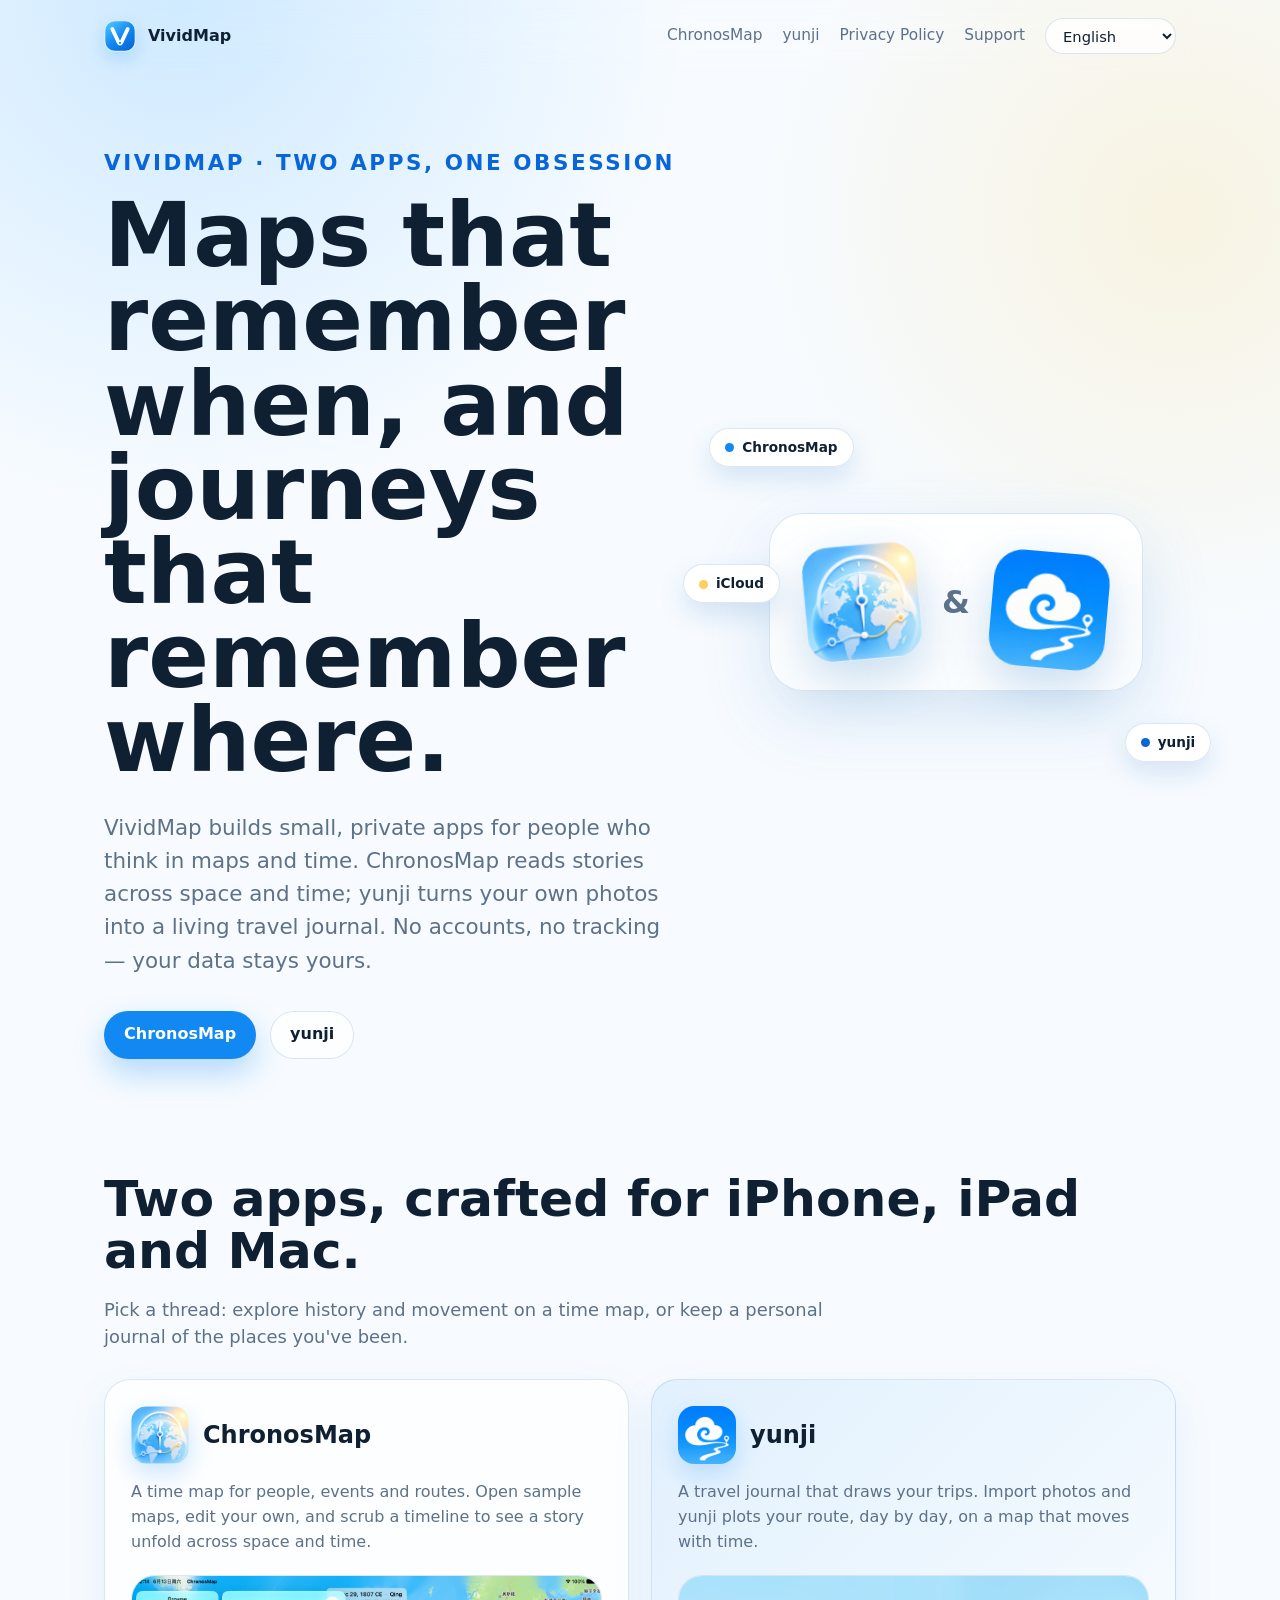
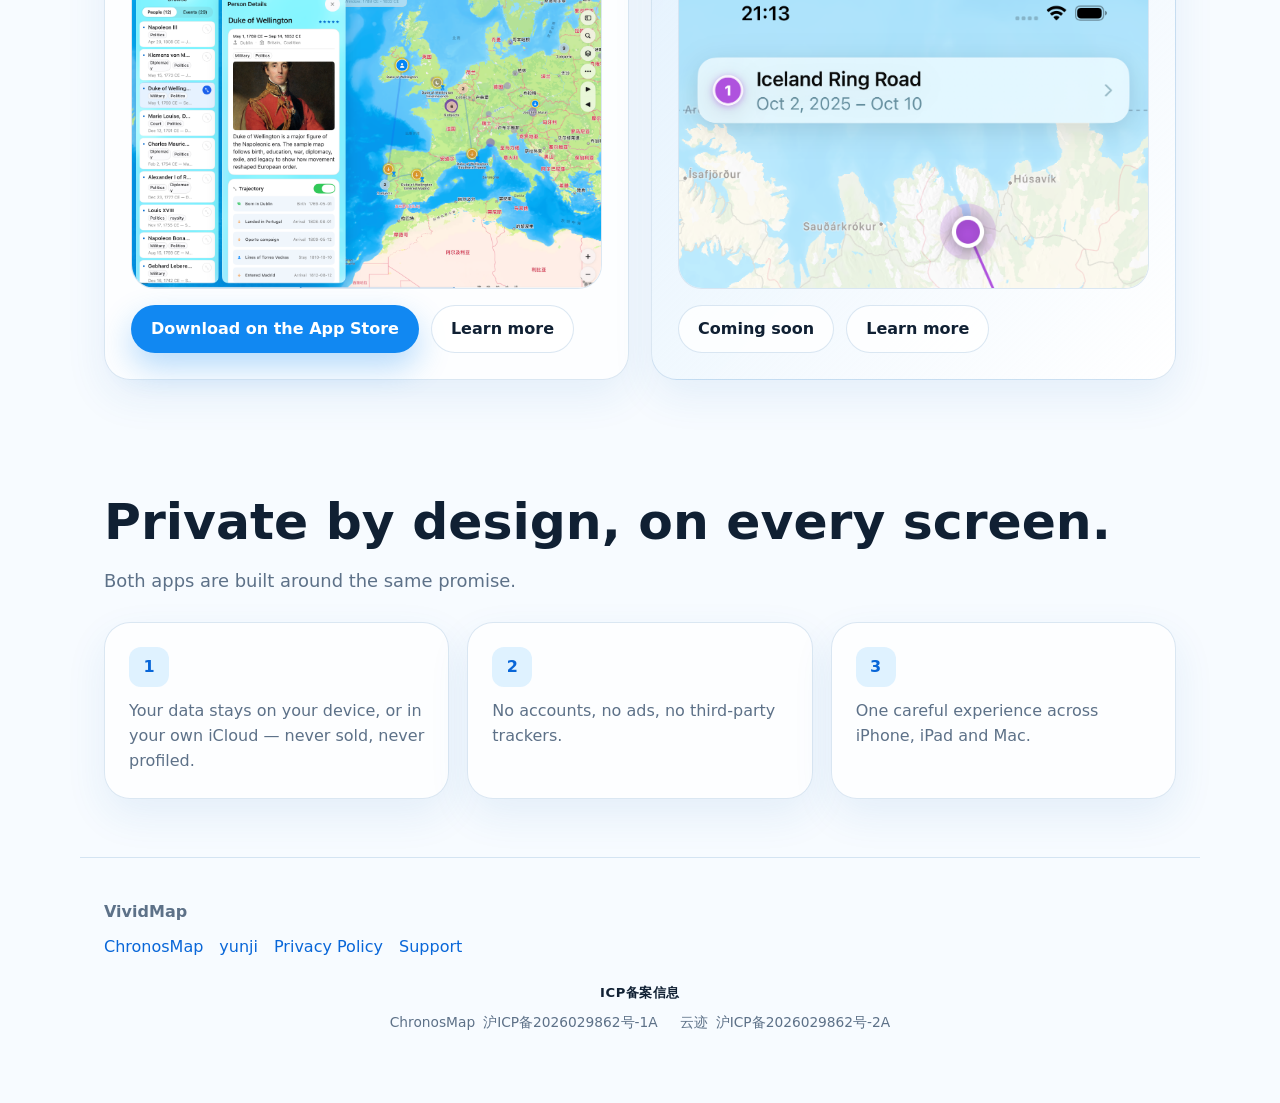
==== commit 4f7add54: "update logo and license." ====
--- a/index.html
+++ b/index.html
@@ -6,17 +6,17 @@
   <meta name="viewport" content="width=device-width, initial-scale=1">
   <title data-i18n="studio.page.title">VividMap — ChronosMap &amp; yunji</title>
   <meta name="description" content="VividMap makes ChronosMap and yunji — private apps for maps and time.">
-  <link rel="stylesheet" href="site.css">
-  <link rel="icon" href="data:image/svg+xml,%3Csvg xmlns='http://www.w3.org/2000/svg' viewBox='0 0 32 32'%3E%3Cpath d='M5 7 L16 26 L27 7' fill='none' stroke='%23102033' stroke-width='3' stroke-linecap='round' stroke-linejoin='round'/%3E%3Ccircle cx='16' cy='26' r='2.6' fill='%231188f2'/%3E%3C/svg%3E">
-  <script src="site.js" defer></script>
-  <script src="studio-i18n.js" defer></script>
-  <script src="reveal.js" defer></script>
+  <link rel="stylesheet" href="site.css?v=20260807a">
+  <link rel="icon" href="assets/vividmap-mark.svg" type="image/svg+xml">
+  <script src="site.js?v=20260731a" defer></script>
+  <script src="studio-i18n.js?v=20260731a" defer></script>
+  <script src="reveal.js?v=20260731a" defer></script>
 </head>
 <body data-page="studio">
   <div class="page">
     <header class="nav">
       <a class="brand" href="index.html" aria-label="VividMap home">
-        <span class="studio-mark" aria-hidden="true"><svg viewBox="0 0 32 32"><path d="M5 7 L16 26 L27 7" fill="none" stroke="currentColor" stroke-width="3" stroke-linecap="round" stroke-linejoin="round"/><circle cx="16" cy="26" r="2.6" fill="var(--blue)"/></svg></span>
+        <span class="studio-mark" aria-hidden="true"><img src="assets/vividmap-mark.svg" alt=""></span>
         <span>VividMap</span>
       </a>
       <nav class="nav-links" aria-label="Primary navigation">
@@ -113,7 +113,13 @@
         <a href="privacy.html" data-i18n="nav.privacy">Privacy Policy</a>
         <a href="support.html" data-i18n="nav.support">Support</a>
       </div>
-      <a class="icp-link" href="https://beian.miit.gov.cn/" target="_blank" rel="noopener">沪ICP备2026029862号-1A</a>
+      <div class="icp-records" aria-label="ICP备案信息">
+        <span class="icp-title">ICP备案信息</span>
+        <div class="icp-list">
+          <span class="icp-item"><span class="icp-app">ChronosMap</span><a class="icp-link" href="https://beian.miit.gov.cn/" target="_blank" rel="noopener">沪ICP备2026029862号-1A</a></span>
+          <span class="icp-item"><span class="icp-app">云迹</span><a class="icp-link" href="https://beian.miit.gov.cn/" target="_blank" rel="noopener">沪ICP备2026029862号-2A</a></span>
+        </div>
+      </div>
     </footer>
   </div>
 </body>
--- a/site.css
+++ b/site.css
@@ -497,7 +497,38 @@
 
 .icp-link {
   display: inline-block;
-  margin-top: 14px;
+  color: var(--muted);
+  font-size: 0.86rem;
+}
+
+.icp-records {
+  margin-top: 24px;
+  text-align: center;
+}
+
+.icp-title {
+  display: block;
+  color: var(--text);
+  font-size: 0.82rem;
+  font-weight: 700;
+  letter-spacing: 0.04em;
+}
+
+.icp-list {
+  display: flex;
+  flex-wrap: wrap;
+  justify-content: center;
+  gap: 8px 22px;
+  margin-top: 8px;
+}
+
+.icp-item {
+  display: inline-flex;
+  align-items: baseline;
+  gap: 8px;
+}
+
+.icp-app {
   color: var(--muted);
   font-size: 0.86rem;
 }
@@ -574,14 +605,26 @@
 
 /* 工作室标记（V 字 + 节点） */
 .studio-mark {
-  display: inline-grid;
-  place-items: center;
+  display: inline-flex;
   width: 32px;
   height: 32px;
-  color: var(--text);
-}
-.studio-mark svg { width: 100%; height: 100%; display: block; }
-.brand:hover .studio-mark { color: var(--blue-strong); }
+  flex: 0 0 32px;
+  overflow: hidden;
+  border-radius: 10px;
+  box-shadow: 0 7px 18px rgba(17, 136, 242, 0.2);
+  transition: transform 180ms ease, box-shadow 180ms ease;
+}
+.studio-mark img {
+  display: block;
+  width: 100%;
+  height: 100%;
+  border-radius: 0;
+  box-shadow: none;
+}
+.brand:hover .studio-mark {
+  transform: translateY(-1px) scale(1.04);
+  box-shadow: 0 10px 24px rgba(17, 136, 242, 0.28);
+}
 
 .nav.scrolled {
   background: rgba(247, 251, 255, 0.82);
@@ -708,6 +751,13 @@
 .values-grid {
   display: grid;
   grid-template-columns: repeat(3, minmax(0, 1fr));
+  gap: 18px;
+}
+
+/* 云迹功能区的 2 列网格（独立类，窄屏可折叠；不可用内联样式，否则压过媒体查询） */
+.grid-2 {
+  display: grid;
+  grid-template-columns: repeat(2, minmax(0, 1fr));
   gap: 18px;
 }
 .value-card {
@@ -743,7 +793,7 @@
 /* 云迹 hero 图标舞台复用 chronosmap .icon-stage，仅换图 */
 
 @media (max-width: 820px) {
-  .portal-grid, .values-grid, .device-row { grid-template-columns: 1fr; }
+  .portal-grid, .values-grid, .device-row, .grid-2 { grid-template-columns: 1fr; }
   .device-row { max-width: 320px; }
   .studio-hero-visual { min-height: 300px; }
   .app-icons img { width: 92px; height: 92px; }
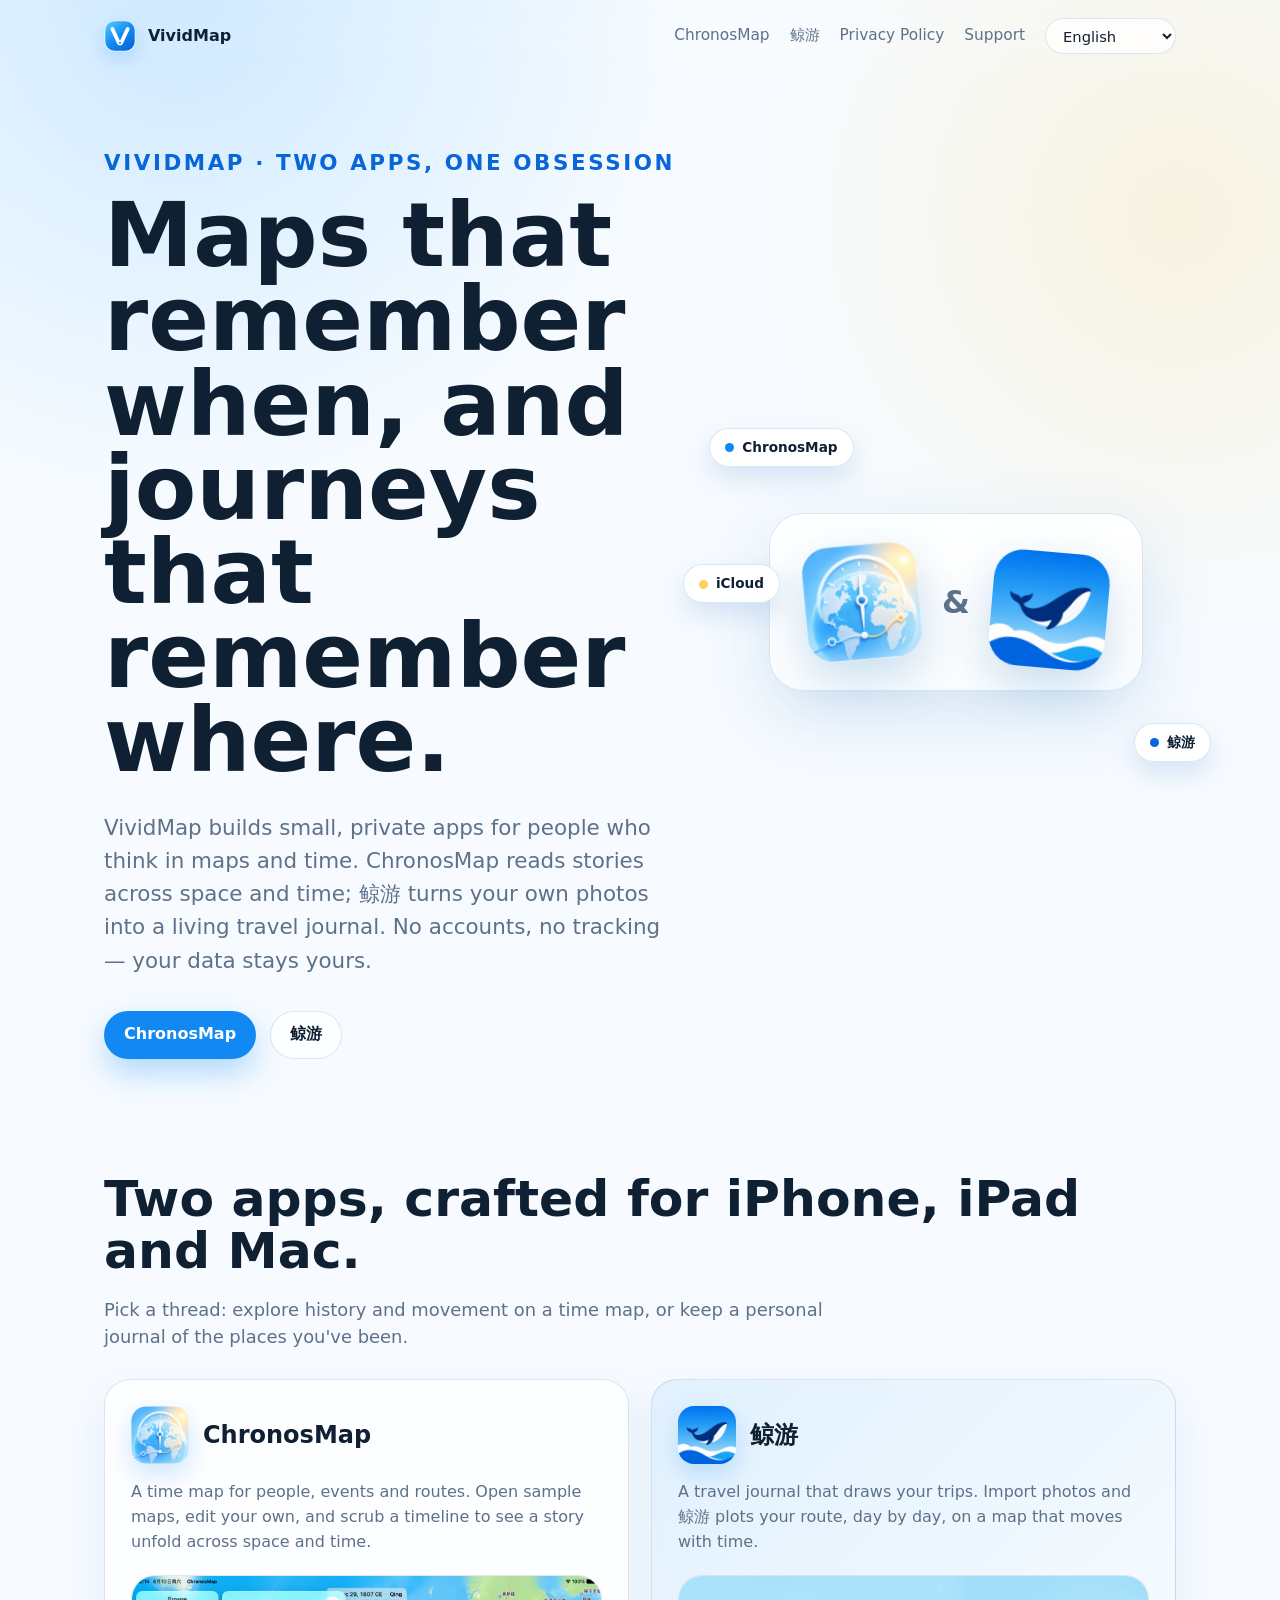
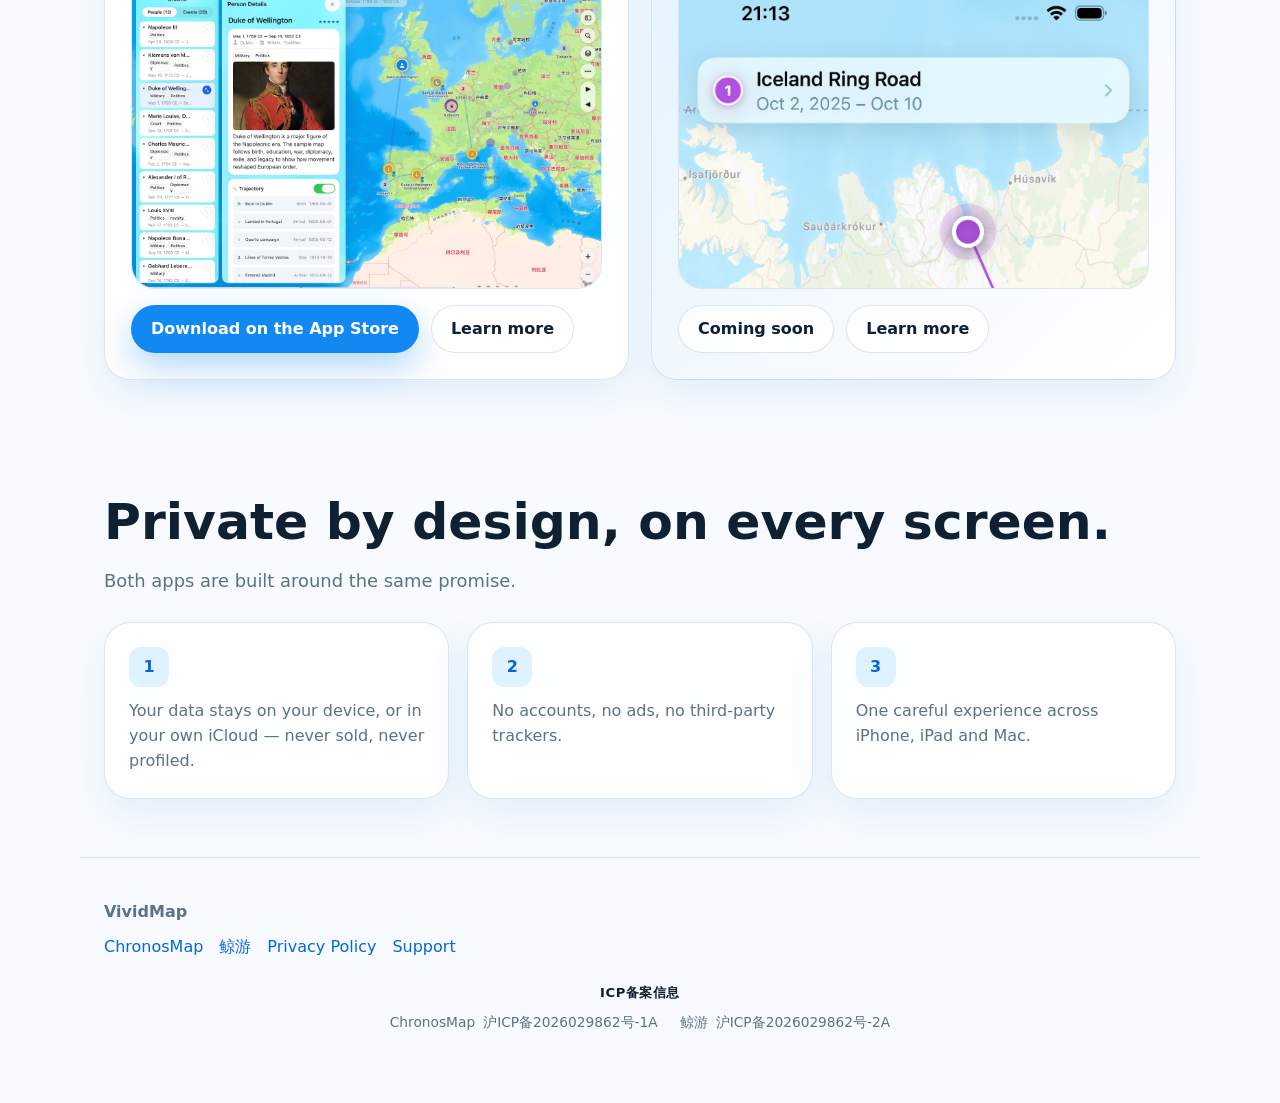
==== commit 432e808e: "rename" ====
--- a/index.html
+++ b/index.html
@@ -4,8 +4,8 @@
   <script>document.documentElement.className+=" js";</script>
   <meta charset="utf-8">
   <meta name="viewport" content="width=device-width, initial-scale=1">
-  <title data-i18n="studio.page.title">VividMap — ChronosMap &amp; yunji</title>
-  <meta name="description" content="VividMap makes ChronosMap and yunji — private apps for maps and time.">
+  <title data-i18n="studio.page.title">VividMap — ChronosMap &amp; 鲸游</title>
+  <meta name="description" content="VividMap makes ChronosMap and 鲸游 — private apps for maps and time.">
   <link rel="stylesheet" href="site.css?v=20260807a">
   <link rel="icon" href="assets/vividmap-mark.svg" type="image/svg+xml">
   <script src="site.js?v=20260731a" defer></script>
@@ -21,7 +21,7 @@
       </a>
       <nav class="nav-links" aria-label="Primary navigation">
         <a href="chronosmap.html">ChronosMap</a>
-        <a href="yunji.html" data-i18n="brand.yunji">yunji</a>
+        <a href="jingyou.html" data-i18n="brand.yunji">鲸游</a>
         <a href="privacy.html" data-i18n="nav.privacy">Privacy Policy</a>
         <a href="support.html" data-i18n="nav.support">Support</a>
         <label class="language-control">
@@ -36,20 +36,20 @@
         <div>
           <p class="eyebrow reveal" style="color:var(--blue-strong);font-weight:720;letter-spacing:.12em;text-transform:uppercase;margin:0 0 14px" data-i18n="studio.hero.eyebrow">VividMap · two apps, one obsession</p>
           <h1 class="reveal" data-i18n="studio.hero.title">Maps that remember when, and journeys that remember where.</h1>
-          <p class="reveal" data-i18n="studio.hero.body">VividMap builds small, private apps for people who think in maps and time. ChronosMap reads stories across space and time; yunji turns your own photos into a living travel journal. No accounts, no tracking — your data stays yours.</p>
+          <p class="reveal" data-i18n="studio.hero.body">VividMap builds small, private apps for people who think in maps and time. ChronosMap reads stories across space and time; 鲸游 turns your own photos into a living travel journal. No accounts, no tracking — your data stays yours.</p>
           <div class="actions reveal">
             <a class="button primary" href="chronosmap.html">ChronosMap</a>
-            <a class="button secondary" href="yunji.html" data-i18n="brand.yunji">yunji</a>
+            <a class="button secondary" href="jingyou.html" data-i18n="brand.yunji">鲸游</a>
           </div>
         </div>
-        <div class="studio-hero-visual reveal" aria-label="ChronosMap and yunji">
+        <div class="studio-hero-visual reveal" aria-label="ChronosMap and 鲸游">
           <span class="float-chip chip-1">ChronosMap</span>
-          <span class="float-chip chip-2" data-i18n="brand.yunji">yunji</span>
+          <span class="float-chip chip-2" data-i18n="brand.yunji">鲸游</span>
           <span class="float-chip chip-3">iCloud</span>
           <div class="app-icons">
             <img src="assets/chronosmap-icon.png" alt="ChronosMap">
             <span class="icon-amp">&amp;</span>
-            <img src="assets/yunji-icon.png" alt="yunji" data-i18n-attr="alt:yunji.icon.alt">
+            <img src="assets/jingyou-icon.png" alt="鲸游" data-i18n-attr="alt:yunji.icon.alt">
           </div>
         </div>
       </section>
@@ -72,14 +72,14 @@
           </article>
           <article class="portal-card accent reveal">
             <div class="portal-head">
-              <img src="assets/yunji-icon.png" alt="" data-i18n-attr="alt:yunji.icon.alt">
-              <span class="portal-name" data-i18n="brand.yunji">yunji</span>
+              <img src="assets/jingyou-icon.png" alt="" data-i18n-attr="alt:yunji.icon.alt">
+              <span class="portal-name" data-i18n="brand.yunji">鲸游</span>
             </div>
-            <p class="portal-tagline" data-i18n="studio.card.yunji.tagline">A travel journal that draws your trips. Import photos and yunji plots your route, day by day, on a map that moves with time.</p>
-            <div class="portal-shot"><img src="assets/yunji-map.png" alt="yunji" loading="lazy" decoding="async"></div>
+            <p class="portal-tagline" data-i18n="studio.card.yunji.tagline">A travel journal that draws your trips. Import photos and 鲸游 plots your route, day by day, on a map that moves with time.</p>
+            <div class="portal-shot"><img src="assets/yunji-map.png" alt="鲸游" loading="lazy" decoding="async"></div>
             <div class="portal-actions">
               <span class="button secondary" data-i18n="studio.comingSoon">Coming soon</span>
-              <a class="button secondary" href="yunji.html" data-i18n="studio.learnMore">Learn more</a>
+              <a class="button secondary" href="jingyou.html" data-i18n="studio.learnMore">Learn more</a>
             </div>
           </article>
         </div>
@@ -109,7 +109,7 @@
       <strong>VividMap</strong>
       <div class="footer-links">
         <a href="chronosmap.html">ChronosMap</a>
-        <a href="yunji.html" data-i18n="brand.yunji">yunji</a>
+        <a href="jingyou.html" data-i18n="brand.yunji">鲸游</a>
         <a href="privacy.html" data-i18n="nav.privacy">Privacy Policy</a>
         <a href="support.html" data-i18n="nav.support">Support</a>
       </div>
@@ -117,7 +117,7 @@
         <span class="icp-title">ICP备案信息</span>
         <div class="icp-list">
           <span class="icp-item"><span class="icp-app">ChronosMap</span><a class="icp-link" href="https://beian.miit.gov.cn/" target="_blank" rel="noopener">沪ICP备2026029862号-1A</a></span>
-          <span class="icp-item"><span class="icp-app">云迹</span><a class="icp-link" href="https://beian.miit.gov.cn/" target="_blank" rel="noopener">沪ICP备2026029862号-2A</a></span>
+          <span class="icp-item"><span class="icp-app">鲸游</span><a class="icp-link" href="https://beian.miit.gov.cn/" target="_blank" rel="noopener">沪ICP备2026029862号-2A</a></span>
         </div>
       </div>
     </footer>
--- a/site.css
+++ b/site.css
@@ -599,7 +599,7 @@
 }
 
 /* ============================================================
-   VividMap 合并站：工作室首页 / 云迹页 / 滚动显现 / 微交互
+   VividMap 合并站：工作室首页 / 鲸游页 / 滚动显现 / 微交互
    （沿用 ChronosMap 的浅色蓝调语言，仅在其上扩展）
    ============================================================ */
 
@@ -754,7 +754,7 @@
   gap: 18px;
 }
 
-/* 云迹功能区的 2 列网格（独立类，窄屏可折叠；不可用内联样式，否则压过媒体查询） */
+/* 鲸游功能区的 2 列网格（独立类，窄屏可折叠；不可用内联样式，否则压过媒体查询） */
 .grid-2 {
   display: grid;
   grid-template-columns: repeat(2, minmax(0, 1fr));
@@ -779,7 +779,7 @@
 }
 .value-card p { margin: 0; color: var(--muted); }
 
-/* 云迹页设备行（三张 iPhone 截图） */
+/* 鲸游页设备行（三张 iPhone 截图） */
 .device-row {
   display: grid;
   grid-template-columns: repeat(3, minmax(0, 1fr));
@@ -790,7 +790,7 @@
 .device-row .device-shot { aspect-ratio: 0.47; }
 .device-row .device-shot img { object-fit: cover; object-position: top; }
 
-/* 云迹 hero 图标舞台复用 chronosmap .icon-stage，仅换图 */
+/* 鲸游 hero 图标舞台复用 chronosmap .icon-stage，仅换图 */
 
 @media (max-width: 820px) {
   .portal-grid, .values-grid, .device-row, .grid-2 { grid-template-columns: 1fr; }
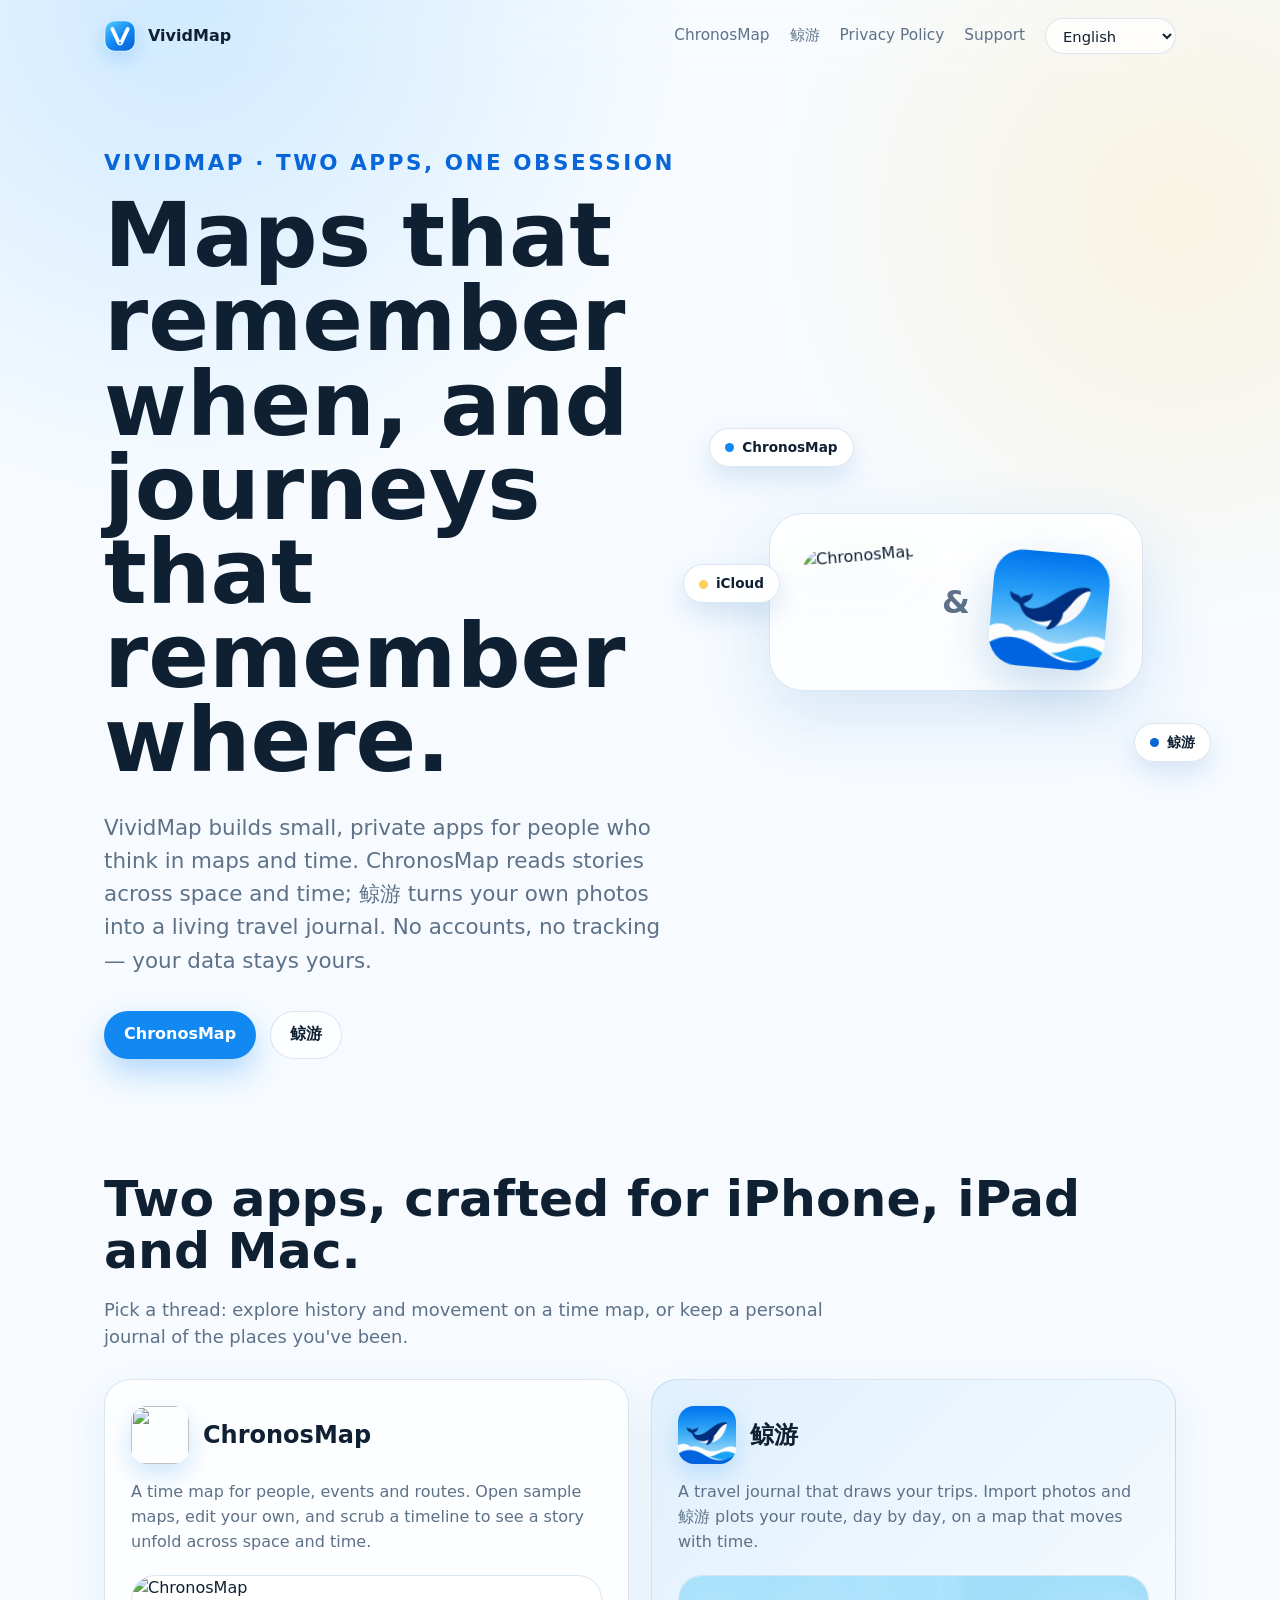
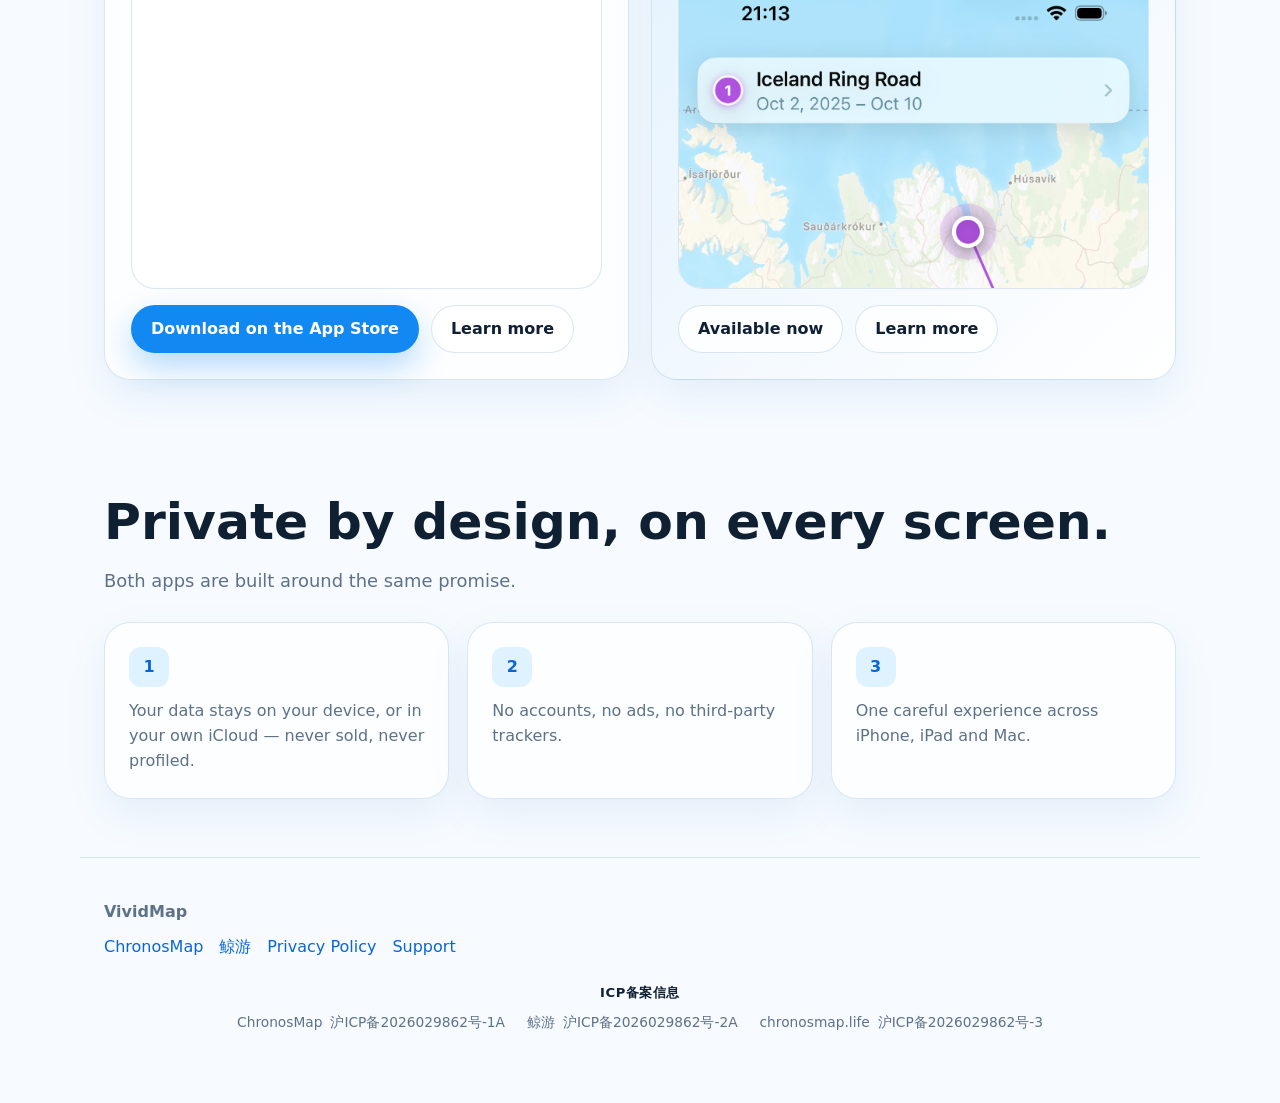
==== commit f5fd9043: "update" ====
--- a/index.html
+++ b/index.html
@@ -47,7 +47,7 @@
           <span class="float-chip chip-2" data-i18n="brand.yunji">鲸游</span>
           <span class="float-chip chip-3">iCloud</span>
           <div class="app-icons">
-            <img src="assets/chronosmap-icon.png" alt="ChronosMap">
+            <img src="assets/chronosmap-icon-512.webp" width="512" height="512" alt="ChronosMap">
             <span class="icon-amp">&amp;</span>
             <img src="assets/jingyou-icon.png" alt="鲸游" data-i18n-attr="alt:yunji.icon.alt">
           </div>
@@ -60,11 +60,11 @@
         <div class="portal-grid">
           <article class="portal-card reveal">
             <div class="portal-head">
-              <img src="assets/chronosmap-icon.png" alt="">
+              <img src="assets/chronosmap-icon-512.webp" width="512" height="512" alt="">
               <span class="portal-name">ChronosMap</span>
             </div>
             <p class="portal-tagline" data-i18n="studio.card.chronosmap.tagline">A time map for people, events and routes. Open sample maps, edit your own, and scrub a timeline to see a story unfold across space and time.</p>
-            <div class="portal-shot"><img src="assets/ipad_en.png" alt="ChronosMap" loading="lazy" decoding="async"></div>
+            <div class="portal-shot"><img src="assets/ipad_en-960.webp" srcset="assets/ipad_en-960.webp 960w, assets/ipad_en-1600.webp 1600w" sizes="(min-width: 900px) 46vw, 100vw" alt="ChronosMap" loading="lazy" decoding="async"></div>
             <div class="portal-actions">
               <a class="button primary" href="https://apps.apple.com/us/app/chronosmap/id6778398973" data-i18n="studio.download">Download on the App Store</a>
               <a class="button secondary" href="chronosmap.html" data-i18n="studio.learnMore">Learn more</a>
@@ -78,7 +78,7 @@
             <p class="portal-tagline" data-i18n="studio.card.yunji.tagline">A travel journal that draws your trips. Import photos and 鲸游 plots your route, day by day, on a map that moves with time.</p>
             <div class="portal-shot"><img src="assets/yunji-map.png" alt="鲸游" loading="lazy" decoding="async"></div>
             <div class="portal-actions">
-              <span class="button secondary" data-i18n="studio.comingSoon">Coming soon</span>
+              <span class="button secondary" data-i18n="studio.comingSoon">Available now</span>
               <a class="button secondary" href="jingyou.html" data-i18n="studio.learnMore">Learn more</a>
             </div>
           </article>
@@ -118,6 +118,7 @@
         <div class="icp-list">
           <span class="icp-item"><span class="icp-app">ChronosMap</span><a class="icp-link" href="https://beian.miit.gov.cn/" target="_blank" rel="noopener">沪ICP备2026029862号-1A</a></span>
           <span class="icp-item"><span class="icp-app">鲸游</span><a class="icp-link" href="https://beian.miit.gov.cn/" target="_blank" rel="noopener">沪ICP备2026029862号-2A</a></span>
+          <span class="icp-item"><span class="icp-app">chronosmap.life</span><a class="icp-link" href="https://beian.miit.gov.cn/" target="_blank" rel="noopener">沪ICP备2026029862号-3</a></span>
         </div>
       </div>
     </footer>
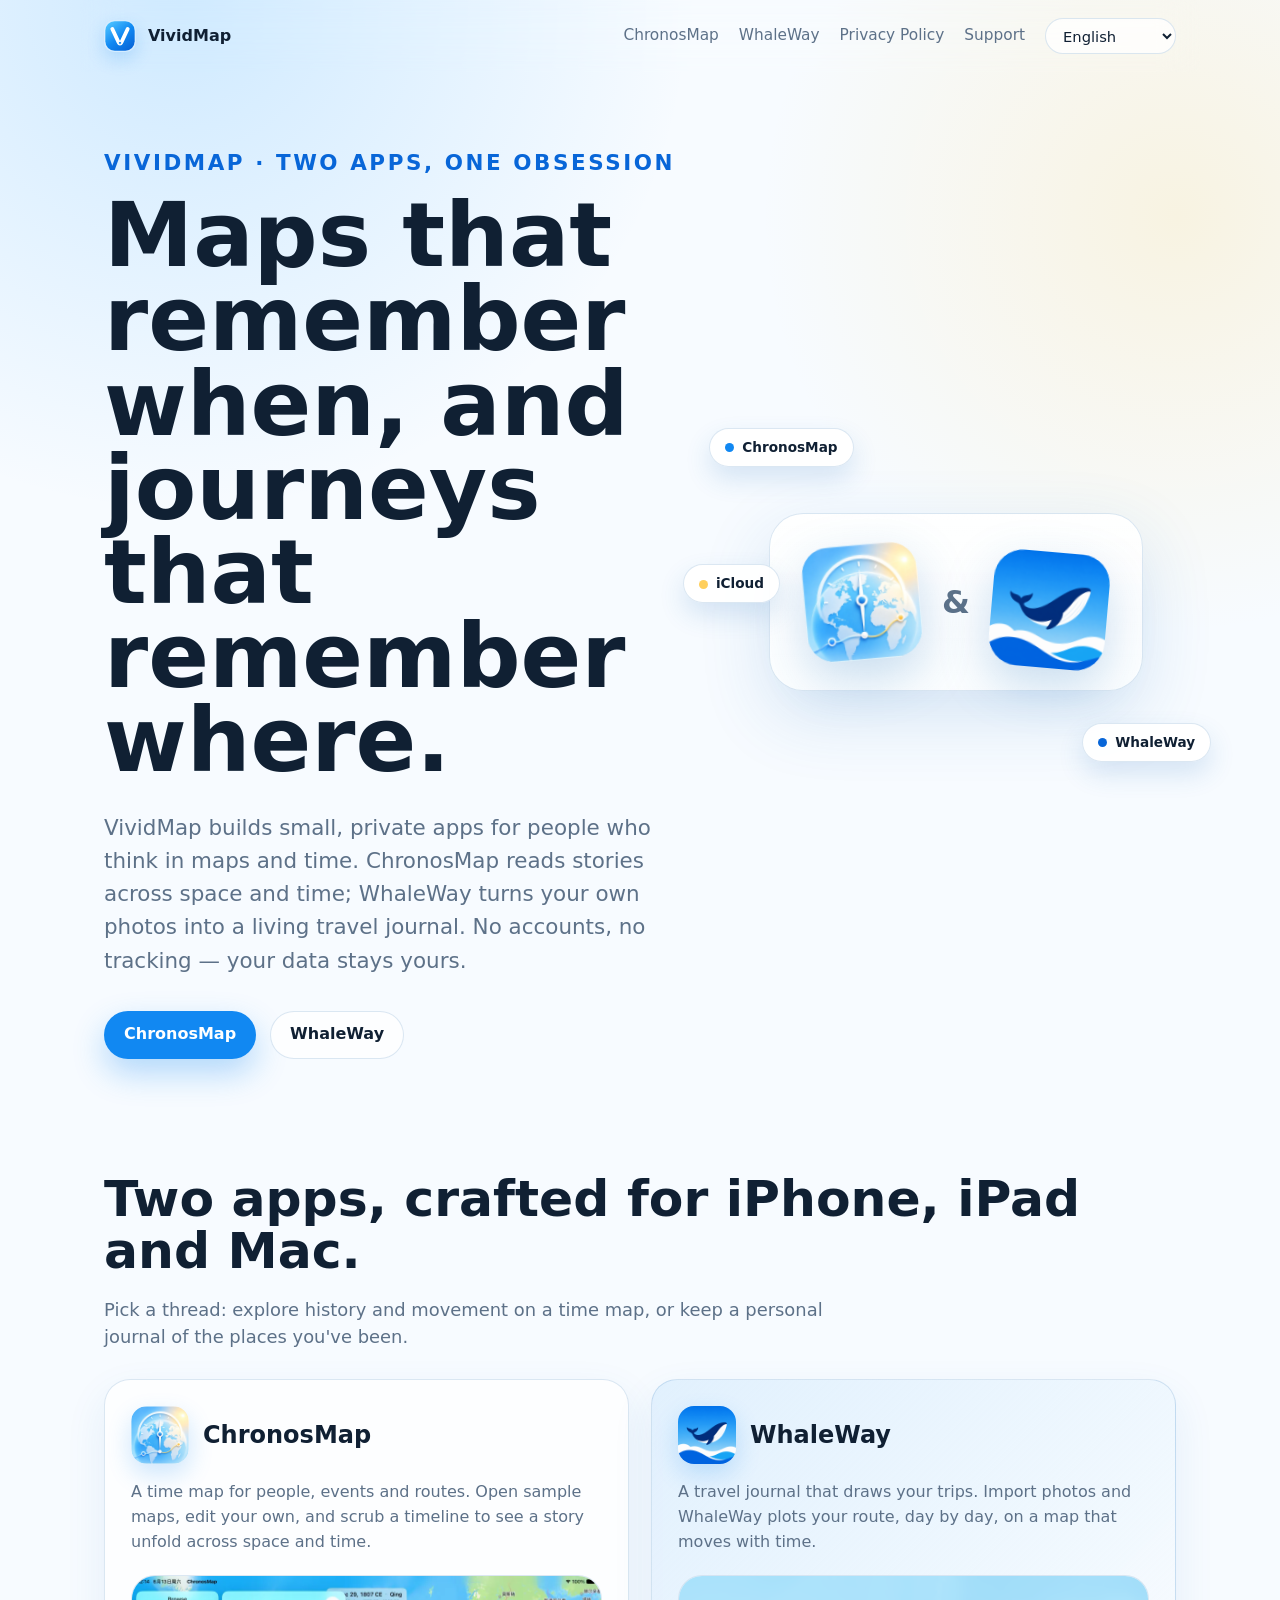
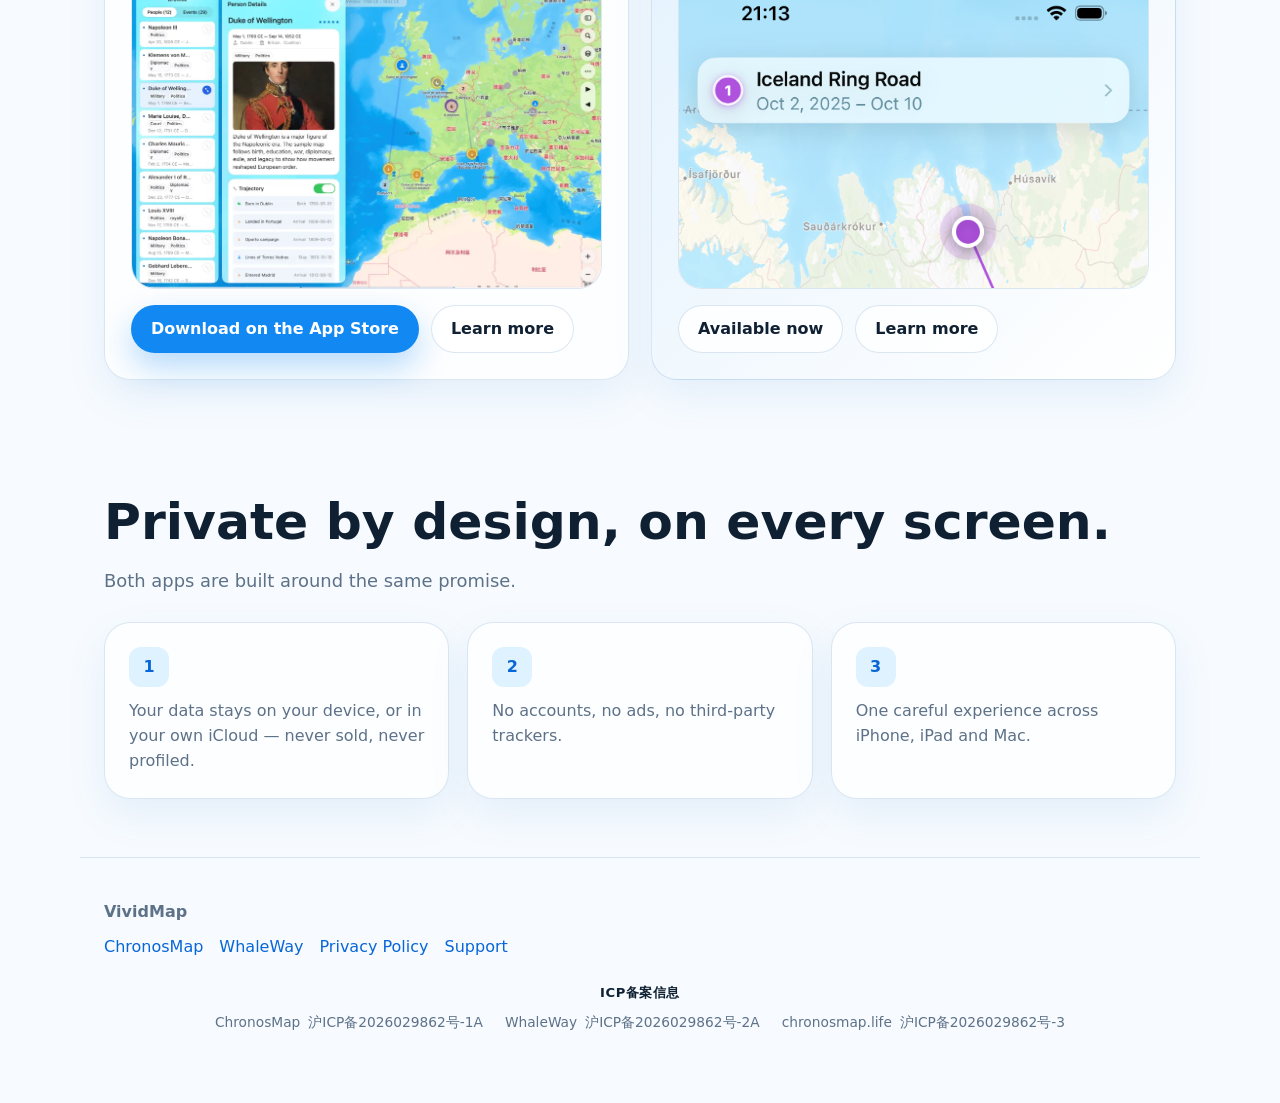
==== commit 154569c9: "Update WhaleWay site and filing records" ====
--- a/index.html
+++ b/index.html
@@ -4,8 +4,8 @@
   <script>document.documentElement.className+=" js";</script>
   <meta charset="utf-8">
   <meta name="viewport" content="width=device-width, initial-scale=1">
-  <title data-i18n="studio.page.title">VividMap — ChronosMap &amp; 鲸游</title>
-  <meta name="description" content="VividMap makes ChronosMap and 鲸游 — private apps for maps and time.">
+  <title data-i18n="studio.page.title">VividMap — ChronosMap &amp; WhaleWay</title>
+  <meta name="description" content="VividMap makes ChronosMap and WhaleWay — private apps for maps and time.">
   <link rel="stylesheet" href="site.css?v=20260807a">
   <link rel="icon" href="assets/vividmap-mark.svg" type="image/svg+xml">
   <script src="site.js?v=20260731a" defer></script>
@@ -21,7 +21,7 @@
       </a>
       <nav class="nav-links" aria-label="Primary navigation">
         <a href="chronosmap.html">ChronosMap</a>
-        <a href="jingyou.html" data-i18n="brand.yunji">鲸游</a>
+        <a href="jingyou.html" data-i18n="brand.yunji">WhaleWay</a>
         <a href="privacy.html" data-i18n="nav.privacy">Privacy Policy</a>
         <a href="support.html" data-i18n="nav.support">Support</a>
         <label class="language-control">
@@ -36,20 +36,20 @@
         <div>
           <p class="eyebrow reveal" style="color:var(--blue-strong);font-weight:720;letter-spacing:.12em;text-transform:uppercase;margin:0 0 14px" data-i18n="studio.hero.eyebrow">VividMap · two apps, one obsession</p>
           <h1 class="reveal" data-i18n="studio.hero.title">Maps that remember when, and journeys that remember where.</h1>
-          <p class="reveal" data-i18n="studio.hero.body">VividMap builds small, private apps for people who think in maps and time. ChronosMap reads stories across space and time; 鲸游 turns your own photos into a living travel journal. No accounts, no tracking — your data stays yours.</p>
+          <p class="reveal" data-i18n="studio.hero.body">VividMap builds small, private apps for people who think in maps and time. ChronosMap reads stories across space and time; WhaleWay turns your own photos into a living travel journal. No accounts, no tracking — your data stays yours.</p>
           <div class="actions reveal">
             <a class="button primary" href="chronosmap.html">ChronosMap</a>
-            <a class="button secondary" href="jingyou.html" data-i18n="brand.yunji">鲸游</a>
+            <a class="button secondary" href="jingyou.html" data-i18n="brand.yunji">WhaleWay</a>
           </div>
         </div>
-        <div class="studio-hero-visual reveal" aria-label="ChronosMap and 鲸游">
+        <div class="studio-hero-visual reveal" aria-label="ChronosMap and WhaleWay">
           <span class="float-chip chip-1">ChronosMap</span>
-          <span class="float-chip chip-2" data-i18n="brand.yunji">鲸游</span>
+          <span class="float-chip chip-2" data-i18n="brand.yunji">WhaleWay</span>
           <span class="float-chip chip-3">iCloud</span>
           <div class="app-icons">
             <img src="assets/chronosmap-icon-512.webp" width="512" height="512" alt="ChronosMap">
             <span class="icon-amp">&amp;</span>
-            <img src="assets/jingyou-icon.png" alt="鲸游" data-i18n-attr="alt:yunji.icon.alt">
+            <img src="assets/jingyou-icon.png" alt="WhaleWay" data-i18n-attr="alt:yunji.icon.alt">
           </div>
         </div>
       </section>
@@ -73,10 +73,10 @@
           <article class="portal-card accent reveal">
             <div class="portal-head">
               <img src="assets/jingyou-icon.png" alt="" data-i18n-attr="alt:yunji.icon.alt">
-              <span class="portal-name" data-i18n="brand.yunji">鲸游</span>
+              <span class="portal-name" data-i18n="brand.yunji">WhaleWay</span>
             </div>
-            <p class="portal-tagline" data-i18n="studio.card.yunji.tagline">A travel journal that draws your trips. Import photos and 鲸游 plots your route, day by day, on a map that moves with time.</p>
-            <div class="portal-shot"><img src="assets/yunji-map.png" alt="鲸游" loading="lazy" decoding="async"></div>
+            <p class="portal-tagline" data-i18n="studio.card.yunji.tagline">A travel journal that draws your trips. Import photos and WhaleWay plots your route, day by day, on a map that moves with time.</p>
+            <div class="portal-shot"><img src="assets/yunji-map.png" alt="WhaleWay" loading="lazy" decoding="async"></div>
             <div class="portal-actions">
               <span class="button secondary" data-i18n="studio.comingSoon">Available now</span>
               <a class="button secondary" href="jingyou.html" data-i18n="studio.learnMore">Learn more</a>
@@ -109,7 +109,7 @@
       <strong>VividMap</strong>
       <div class="footer-links">
         <a href="chronosmap.html">ChronosMap</a>
-        <a href="jingyou.html" data-i18n="brand.yunji">鲸游</a>
+        <a href="jingyou.html" data-i18n="brand.yunji">WhaleWay</a>
         <a href="privacy.html" data-i18n="nav.privacy">Privacy Policy</a>
         <a href="support.html" data-i18n="nav.support">Support</a>
       </div>
@@ -117,7 +117,7 @@
         <span class="icp-title">ICP备案信息</span>
         <div class="icp-list">
           <span class="icp-item"><span class="icp-app">ChronosMap</span><a class="icp-link" href="https://beian.miit.gov.cn/" target="_blank" rel="noopener">沪ICP备2026029862号-1A</a></span>
-          <span class="icp-item"><span class="icp-app">鲸游</span><a class="icp-link" href="https://beian.miit.gov.cn/" target="_blank" rel="noopener">沪ICP备2026029862号-2A</a></span>
+          <span class="icp-item"><span class="icp-app" data-i18n="brand.yunji">WhaleWay</span><a class="icp-link" href="https://beian.miit.gov.cn/" target="_blank" rel="noopener">沪ICP备2026029862号-2A</a></span>
           <span class="icp-item"><span class="icp-app">chronosmap.life</span><a class="icp-link" href="https://beian.miit.gov.cn/" target="_blank" rel="noopener">沪ICP备2026029862号-3</a></span>
         </div>
       </div>
